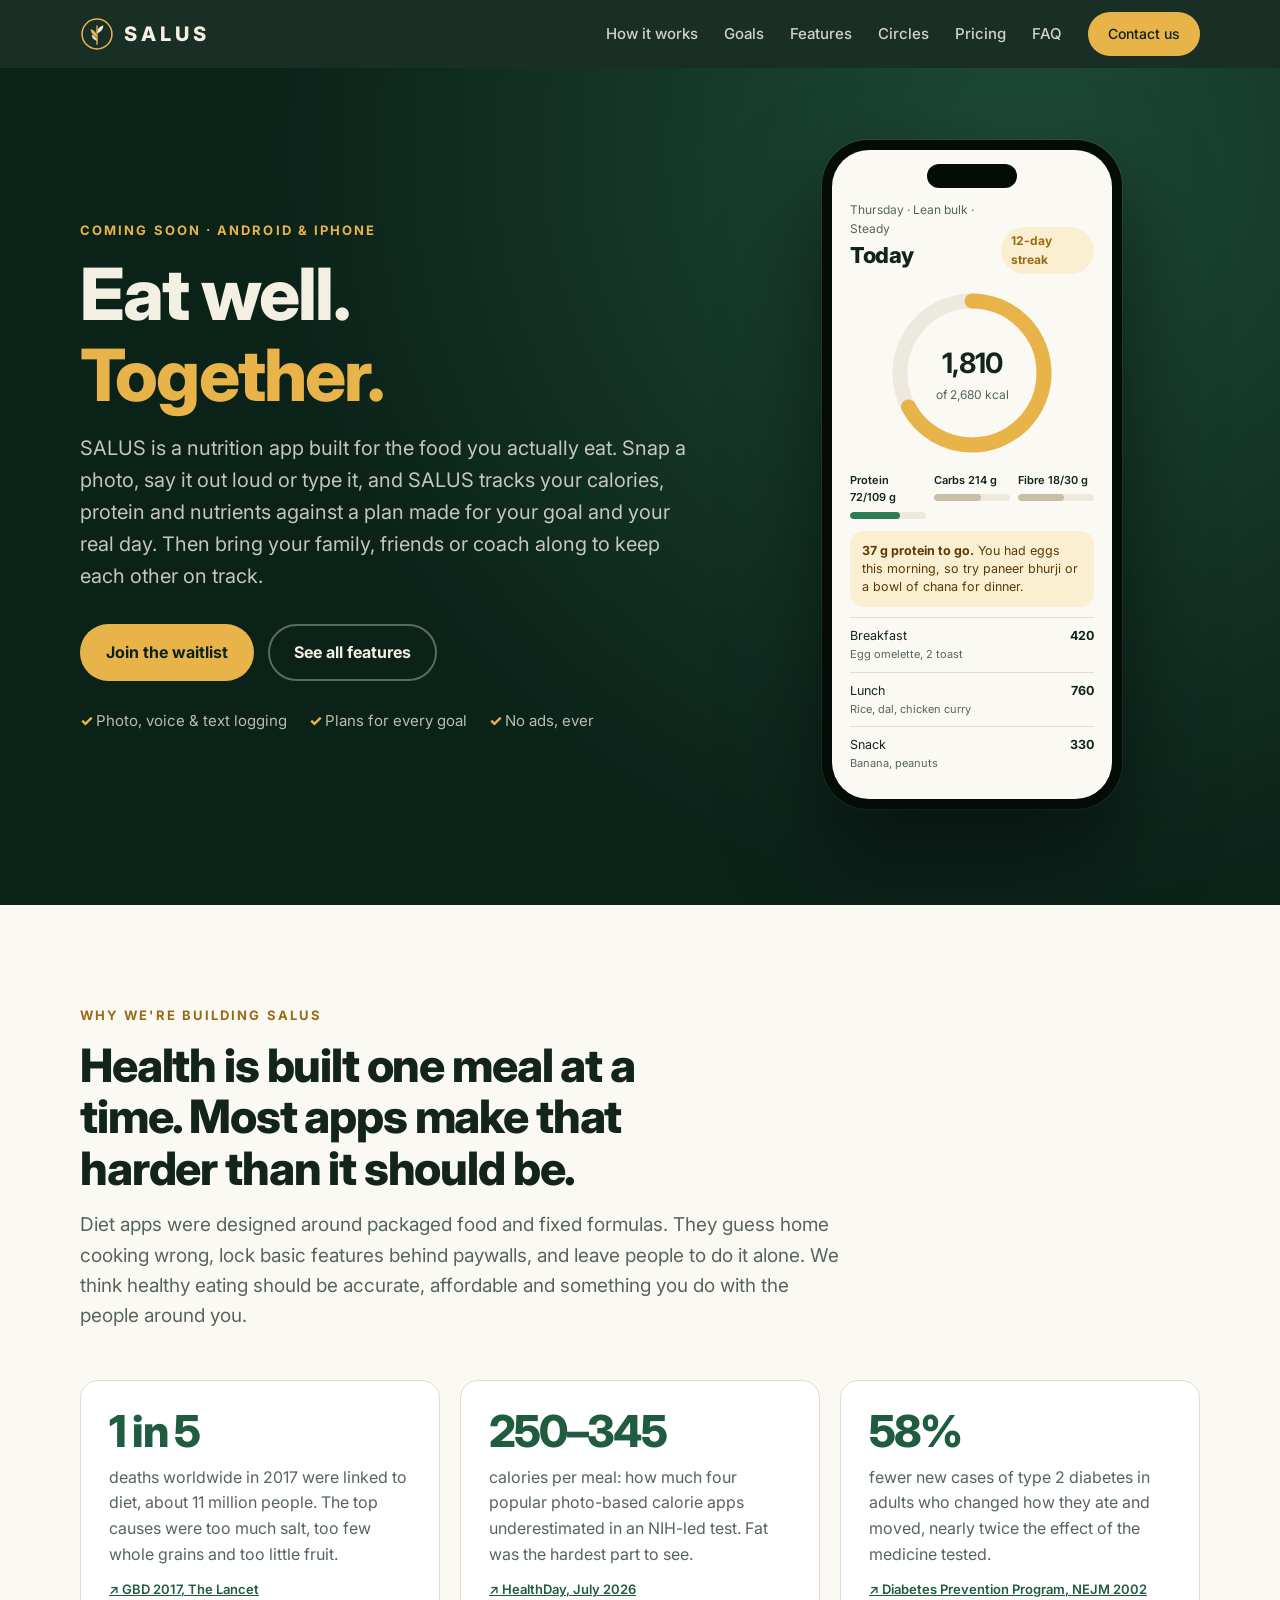
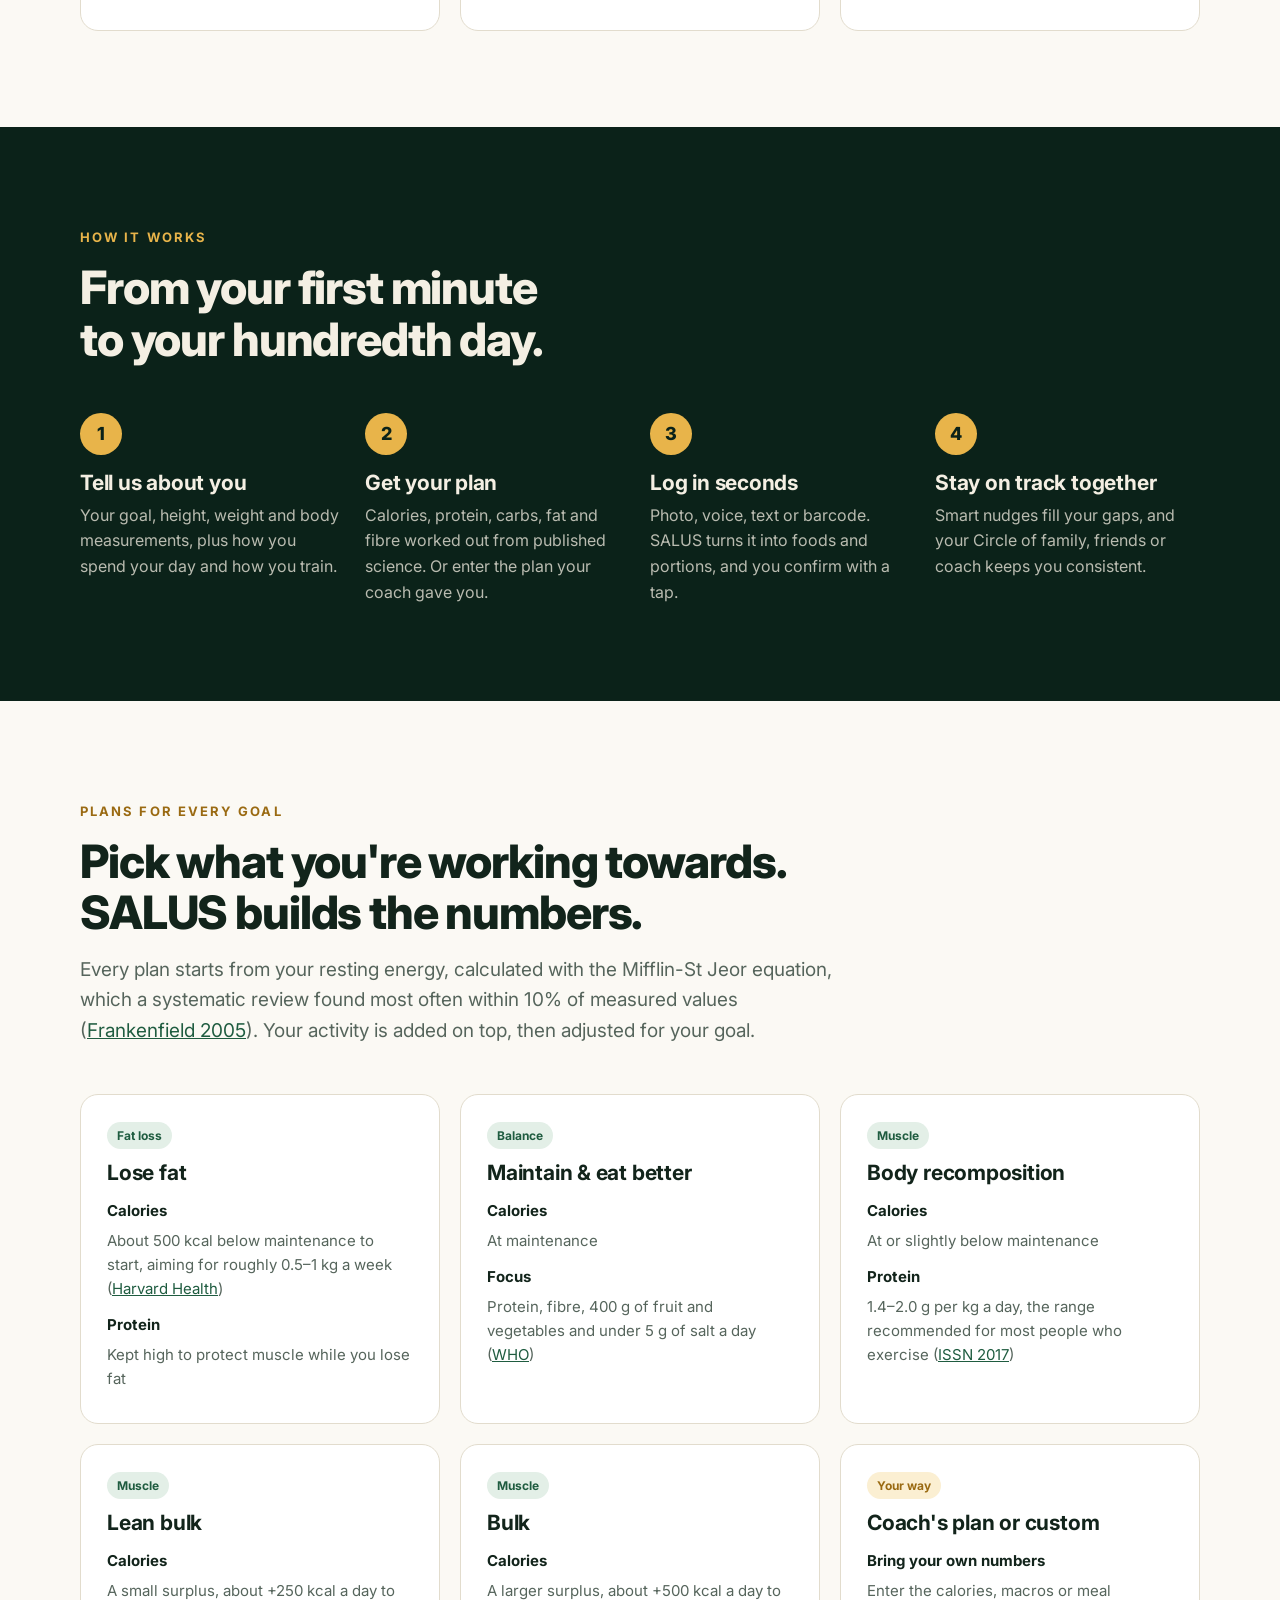
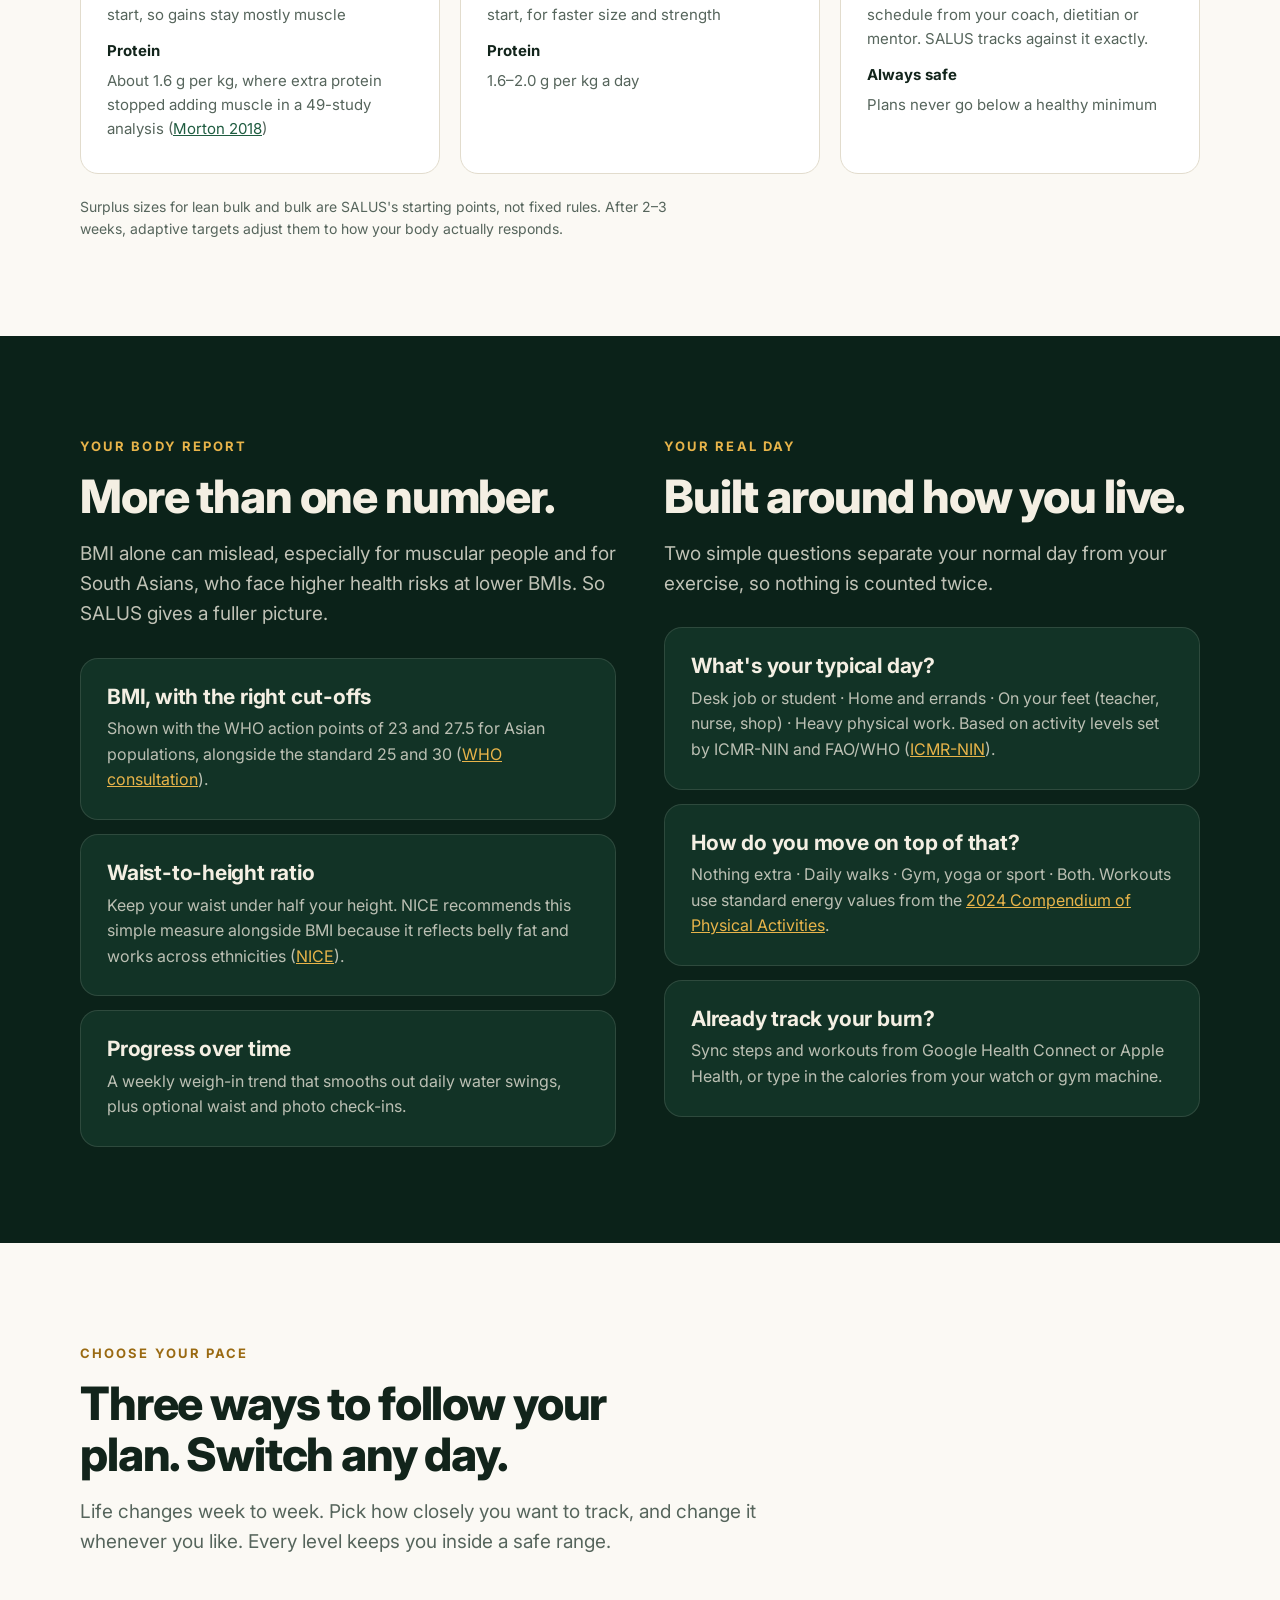
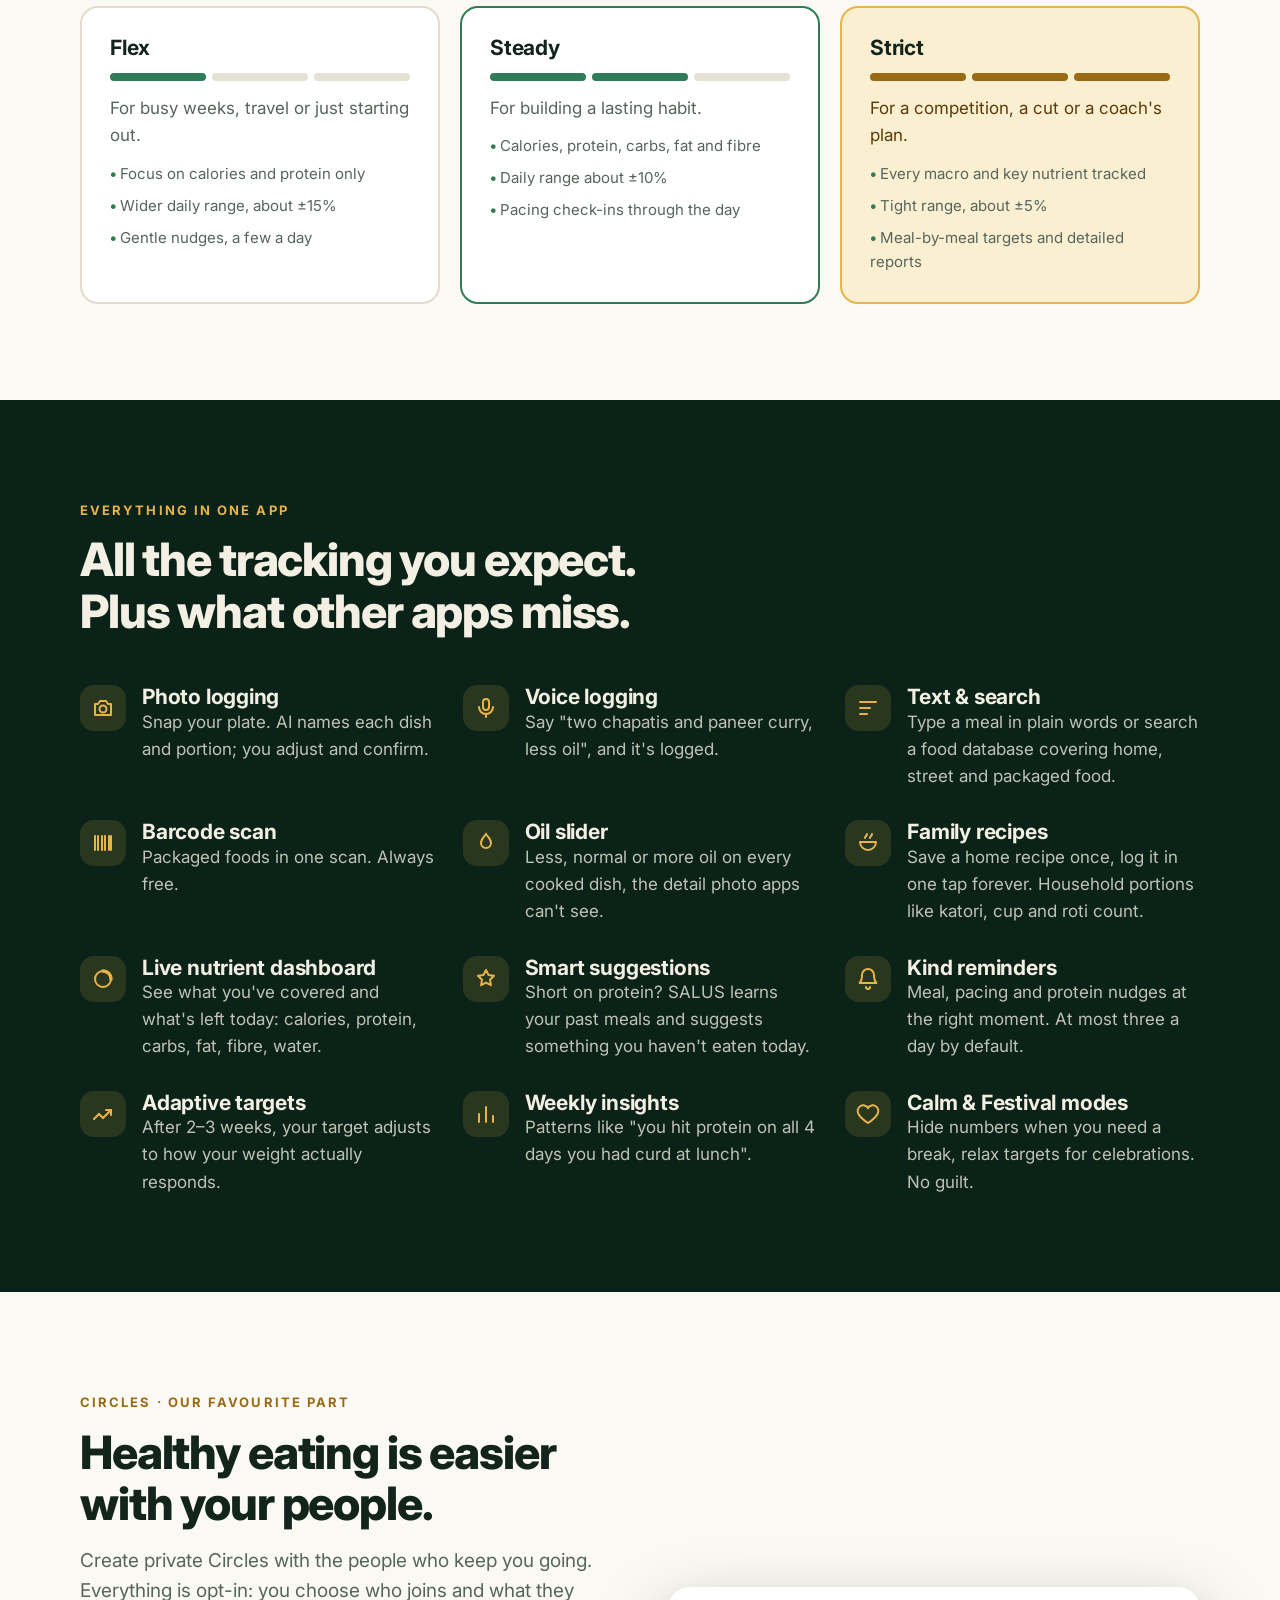
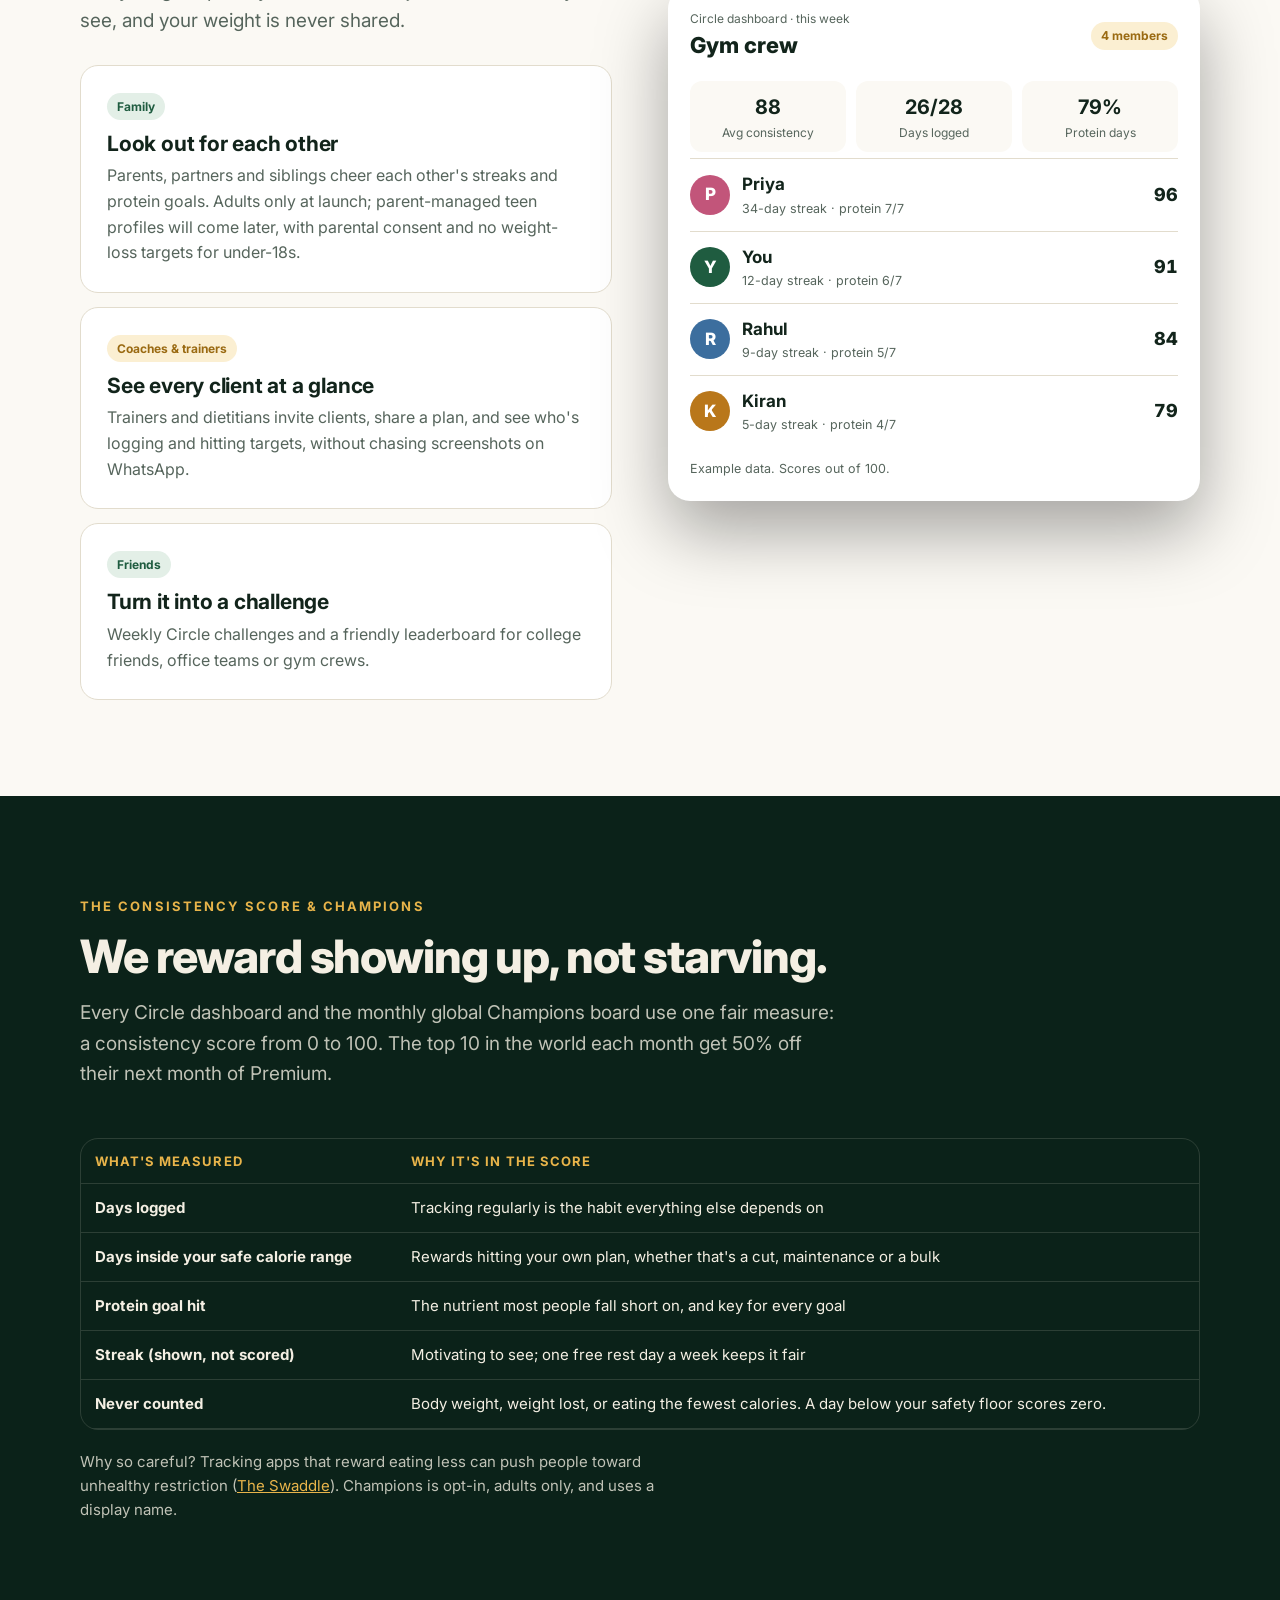
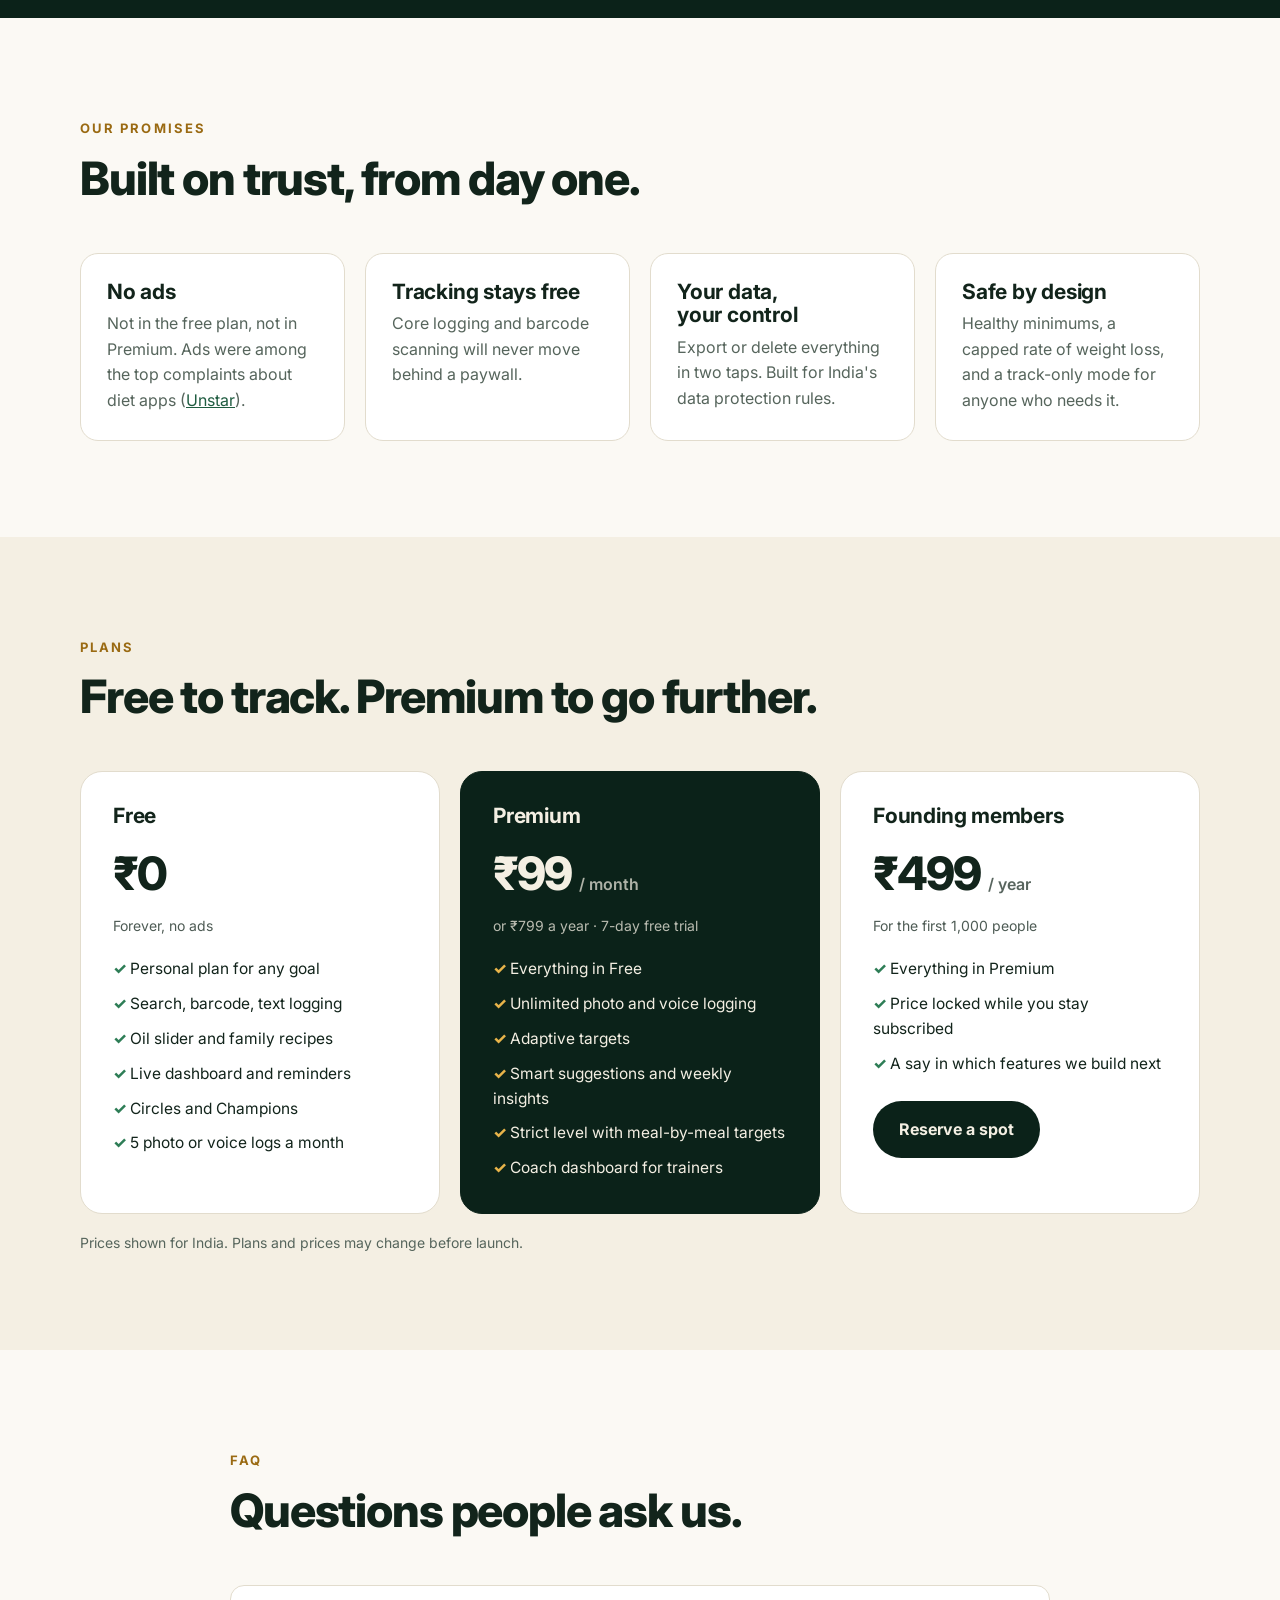
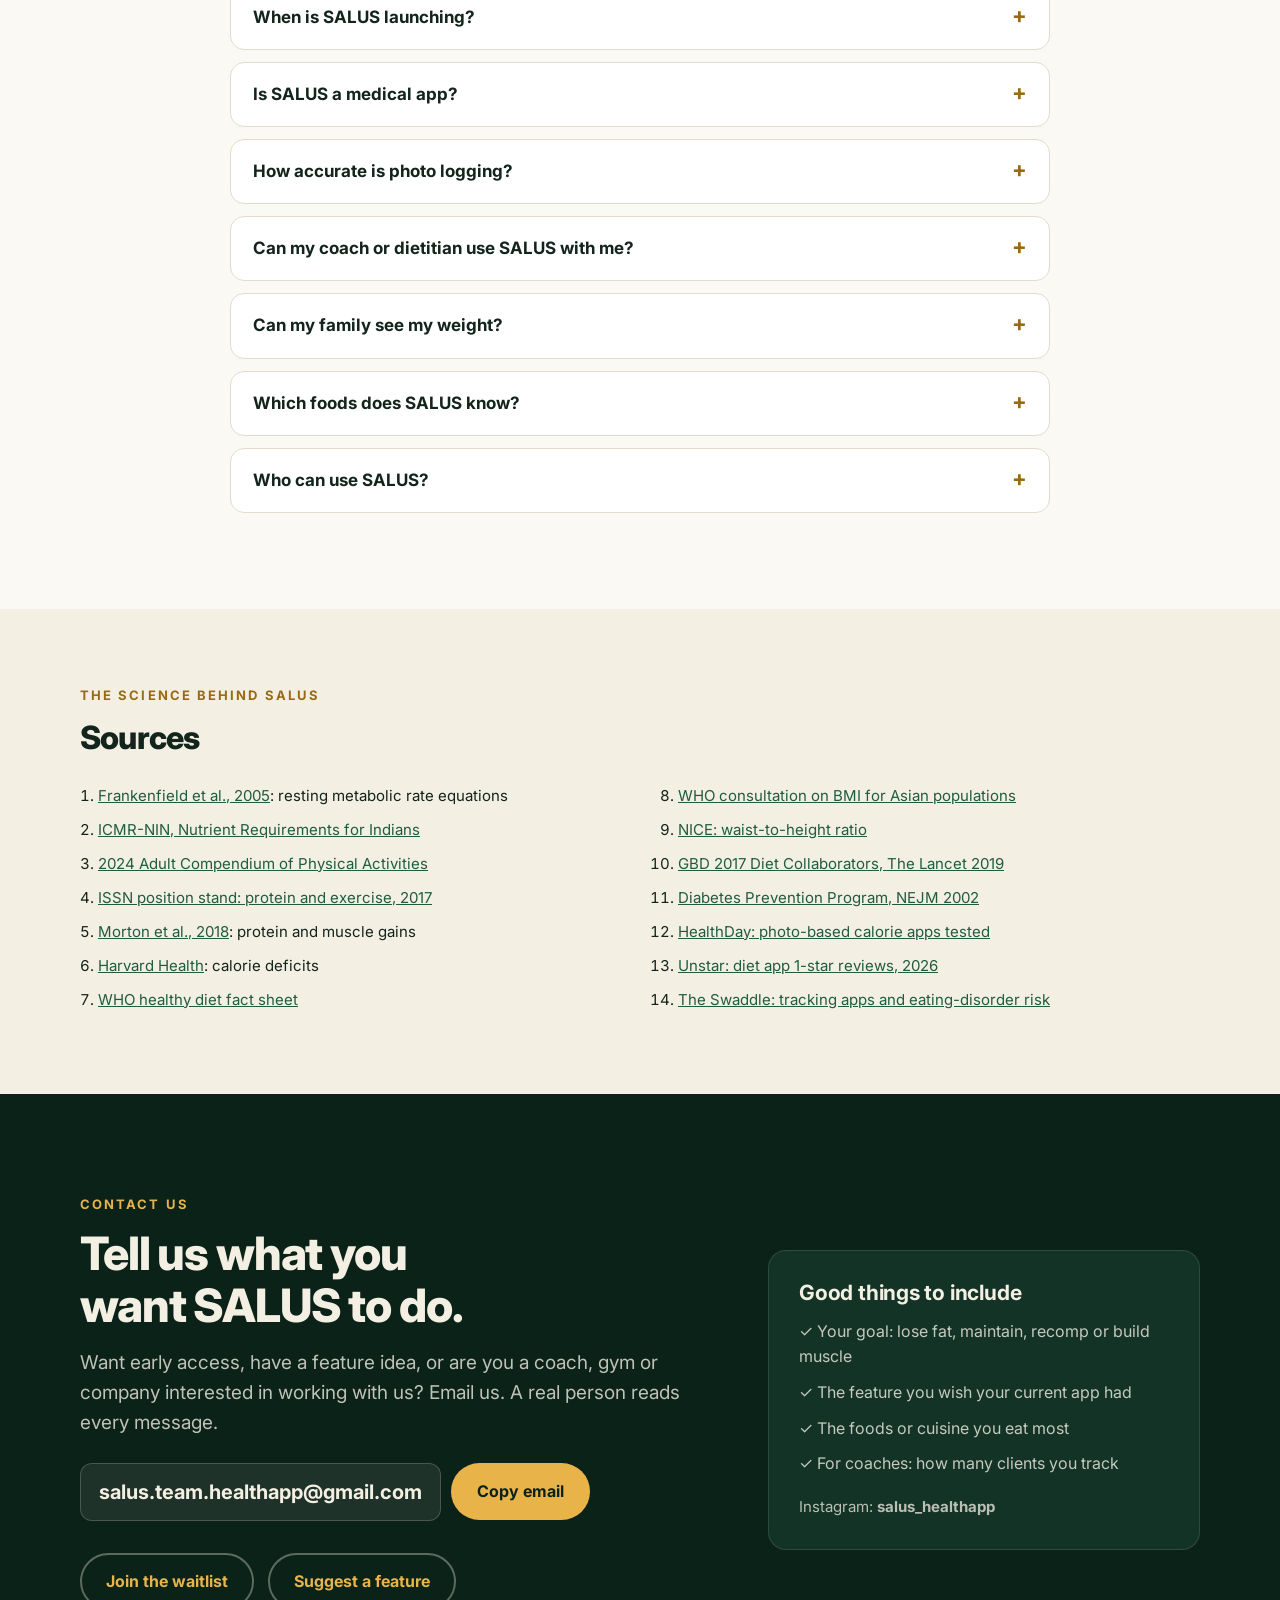
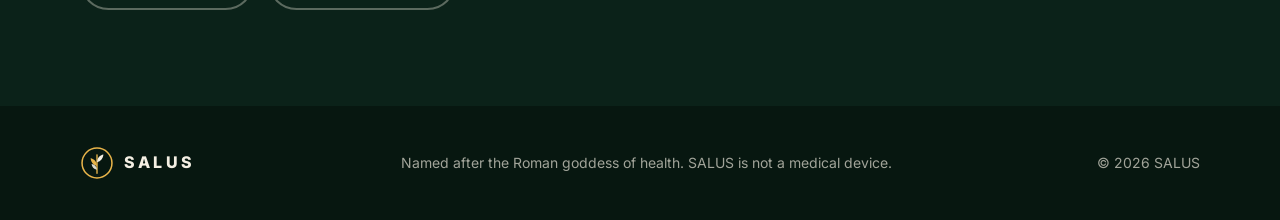
==== salus-website/index.html @ c8fc9702 "First version of SALUS website" ====
<!doctype html>
<html lang="en">
<head>
<meta charset="utf-8">
<meta name="viewport" content="width=device-width, initial-scale=1">
<title>SALUS · Eat well. Together.</title>
<meta name="description" content="SALUS is a nutrition app that tracks real food by photo, voice or text, builds a plan for your goal and daily routine, and lets family, friends and coaches keep each other on track.">
<meta property="og:title" content="SALUS · Eat well. Together.">
<meta property="og:description" content="Nutrition tracking for real food and real people. Coming soon to Android and iPhone.">
<meta property="og:image" content="assets/og-image.png">
<meta name="theme-color" content="#0B2219">
<link rel="icon" href="assets/favicon.svg" type="image/svg+xml">
<link rel="preconnect" href="https://fonts.googleapis.com">
<link rel="preconnect" href="https://fonts.gstatic.com" crossorigin>
<link href="https://fonts.googleapis.com/css2?family=Inter:wght@400;500;600;700;800&display=swap" rel="stylesheet">
<link rel="stylesheet" href="styles.css">
</head>
<body>

<header>
  <nav class="wrap nav" aria-label="Main">
    <a class="brand" href="#top"><img src="assets/logo.svg" alt="" width="34" height="34">SALUS</a>
    <button class="menu-btn" id="menuBtn" aria-label="Open menu" aria-expanded="false">☰</button>
    <ul id="menu">
      <li><a href="#how">How it works</a></li>
      <li><a href="#goals">Goals</a></li>
      <li><a href="#features">Features</a></li>
      <li><a href="#circles">Circles</a></li>
      <li><a href="#pricing">Pricing</a></li>
      <li><a href="#faq">FAQ</a></li>
      <li><a class="btn btn-gold" href="#contact">Contact us</a></li>
    </ul>
  </nav>
</header>

<main id="top">

<!-- HERO -->
<section class="hero">
  <div class="wrap hero-grid">
    <div>
      <span class="eyebrow" style="color:var(--gold)">Coming soon · Android &amp; iPhone</span>
      <h1>Eat well.<br><span>Together.</span></h1>
      <p class="lead">SALUS is a nutrition app built for the food you actually eat. Snap a photo, say it out loud or type it, and SALUS tracks your calories, protein and nutrients against a plan made for your goal and your real day. Then bring your family, friends or coach along to keep each other on track.</p>
      <div class="hero-cta">
        <a class="btn btn-gold" href="#contact">Join the waitlist</a>
        <a class="btn btn-ghost" href="#features">See all features</a>
      </div>
      <div class="hero-points"><span>Photo, voice &amp; text logging</span><span>Plans for every goal</span><span>No ads, ever</span></div>
    </div>

    <div class="phone" role="img" aria-label="SALUS app preview showing today's calories, protein and a smart suggestion">
      <div class="screen">
        <div class="notch"></div>
        <div style="display:flex;justify-content:space-between;align-items:flex-end">
          <div><div class="s-small">Thursday · Lean bulk · Steady</div><div class="s-title">Today</div></div>
          <span class="tag gold" style="margin:0">12-day streak</span>
        </div>
        <div class="ring-wrap">
          <svg viewBox="0 0 170 170" width="170" height="170"><circle cx="85" cy="85" r="72" fill="none" stroke="#EEE9DE" stroke-width="15"/><circle cx="85" cy="85" r="72" fill="none" stroke="#E8B44A" stroke-width="15" stroke-linecap="round" stroke-dasharray="452.4" stroke-dashoffset="149" transform="rotate(-90 85 85)"/></svg>
          <div class="ring-label"><b>1,810</b><span class="s-small">of 2,680 kcal</span></div>
        </div>
        <div class="macro">
          <div>Protein 72/109 g<div class="bar"><i style="width:66%;background:#2E7D56"></i></div></div>
          <div>Carbs 214 g<div class="bar"><i style="width:62%;background:#C9BFA9"></i></div></div>
          <div>Fibre 18/30 g<div class="bar"><i style="width:60%;background:#C9BFA9"></i></div></div>
        </div>
        <div class="nudge"><b>37 g protein to go.</b> You had eggs this morning, so try paneer bhurji or a bowl of chana for dinner.</div>
        <div style="margin-top:10px">
          <div class="meal"><span>Breakfast<em>Egg omelette, 2 toast</em></span><b>420</b></div>
          <div class="meal"><span>Lunch<em>Rice, dal, chicken curry</em></span><b>760</b></div>
          <div class="meal"><span>Snack<em>Banana, peanuts</em></span><b>330</b></div>
        </div>
      </div>
    </div>
  </div>
</section>

<!-- MISSION -->
<section id="why">
  <div class="wrap">
    <div class="section-head">
      <span class="eyebrow">Why we're building SALUS</span>
      <h2>Health is built one meal at a time. Most apps make that harder than it should be.</h2>
      <p class="lead">Diet apps were designed around packaged food and fixed formulas. They guess home cooking wrong, lock basic features behind paywalls, and leave people to do it alone. We think healthy eating should be accurate, affordable and something you do with the people around you.</p>
    </div>
    <div class="stats">
      <div class="stat"><b>1 in 5</b><p>deaths worldwide in 2017 were linked to diet, about 11 million people. The top causes were too much salt, too few whole grains and too little fruit.</p><a class="src" href="https://www.nutraingredients.com/Article/2019/04/05/Beyond-fat-and-sugar-Diets-low-in-whole-grains-fruit-and-nuts-associated-with-1-in-5-deaths" target="_blank" rel="noopener">GBD 2017, The Lancet</a></div>
      <div class="stat"><b>250–345</b><p>calories per meal: how much four popular photo-based calorie apps underestimated in an NIH-led test. Fat was the hardest part to see.</p><a class="src" href="https://www.healthday.com/health-news/nutrition/how-accurate-are-photo-based-calorie-apps-4-are-put-to-the-test" target="_blank" rel="noopener">HealthDay, July 2026</a></div>
      <div class="stat"><b>58%</b><p>fewer new cases of type 2 diabetes in adults who changed how they ate and moved, nearly twice the effect of the medicine tested.</p><a class="src" href="https://pubmed.ncbi.nlm.nih.gov/11832527/" target="_blank" rel="noopener">Diabetes Prevention Program, NEJM 2002</a></div>
    </div>
  </div>
</section>

<!-- HOW IT WORKS -->
<section id="how" class="dark">
  <div class="wrap">
    <div class="section-head">
      <span class="eyebrow">How it works</span>
      <h2>From your first minute to your hundredth day.</h2>
    </div>
    <div class="steps">
      <div class="step"><h3>Tell us about you</h3><p>Your goal, height, weight and body measurements, plus how you spend your day and how you train.</p></div>
      <div class="step"><h3>Get your plan</h3><p>Calories, protein, carbs, fat and fibre worked out from published science. Or enter the plan your coach gave you.</p></div>
      <div class="step"><h3>Log in seconds</h3><p>Photo, voice, text or barcode. SALUS turns it into foods and portions, and you confirm with a tap.</p></div>
      <div class="step"><h3>Stay on track together</h3><p>Smart nudges fill your gaps, and your Circle of family, friends or coach keeps you consistent.</p></div>
    </div>
  </div>
</section>

<!-- GOALS -->
<section id="goals">
  <div class="wrap">
    <div class="section-head">
      <span class="eyebrow">Plans for every goal</span>
      <h2>Pick what you're working towards. SALUS builds the numbers.</h2>
      <p class="lead">Every plan starts from your resting energy, calculated with the Mifflin-St Jeor equation, which a systematic review found most often within 10% of measured values (<a href="https://pure.psu.edu/en/publications/comparison-of-predictive-equations-for-resting-metabolic-rate-in-/" target="_blank" rel="noopener">Frankenfield 2005</a>). Your activity is added on top, then adjusted for your goal.</p>
    </div>
    <div class="grid g3">
      <article class="card goal"><span class="tag">Fat loss</span><h3>Lose fat</h3><dl><dt>Calories</dt><dd>About 500 kcal below maintenance to start, aiming for roughly 0.5–1 kg a week (<a href="https://www.health.harvard.edu/weight-loss/calorie-deficit-explained-is-it-a-safe-sustainable-approach-to-weight-loss" target="_blank" rel="noopener">Harvard Health</a>)</dd><dt>Protein</dt><dd>Kept high to protect muscle while you lose fat</dd></dl></article>
      <article class="card goal"><span class="tag">Balance</span><h3>Maintain &amp; eat better</h3><dl><dt>Calories</dt><dd>At maintenance</dd><dt>Focus</dt><dd>Protein, fibre, 400 g of fruit and vegetables and under 5 g of salt a day (<a href="https://www.who.int/news-room/fact-sheets/detail/healthy-diet" target="_blank" rel="noopener">WHO</a>)</dd></dl></article>
      <article class="card goal"><span class="tag">Muscle</span><h3>Body recomposition</h3><dl><dt>Calories</dt><dd>At or slightly below maintenance</dd><dt>Protein</dt><dd>1.4–2.0 g per kg a day, the range recommended for most people who exercise (<a href="https://pubmed.ncbi.nlm.nih.gov/28642676/" target="_blank" rel="noopener">ISSN 2017</a>)</dd></dl></article>
      <article class="card goal"><span class="tag">Muscle</span><h3>Lean bulk</h3><dl><dt>Calories</dt><dd>A small surplus, about +250 kcal a day to start, so gains stay mostly muscle</dd><dt>Protein</dt><dd>About 1.6 g per kg, where extra protein stopped adding muscle in a 49-study analysis (<a href="https://www.news-medical.net/news/20180208/Dietary-protein-supplements-provide-muscle-mass-and-strength-gains-for-weight-lifters.aspx" target="_blank" rel="noopener">Morton 2018</a>)</dd></dl></article>
      <article class="card goal"><span class="tag">Muscle</span><h3>Bulk</h3><dl><dt>Calories</dt><dd>A larger surplus, about +500 kcal a day to start, for faster size and strength</dd><dt>Protein</dt><dd>1.6–2.0 g per kg a day</dd></dl></article>
      <article class="card goal"><span class="tag gold">Your way</span><h3>Coach's plan or custom</h3><dl><dt>Bring your own numbers</dt><dd>Enter the calories, macros or meal schedule from your coach, dietitian or mentor. SALUS tracks against it exactly.</dd><dt>Always safe</dt><dd>Plans never go below a healthy minimum</dd></dl></article>
    </div>
    <p style="margin-top:22px;font-size:14px;color:var(--muted)">Surplus sizes for lean bulk and bulk are SALUS's starting points, not fixed rules. After 2–3 weeks, adaptive targets adjust them to how your body actually responds.</p>
  </div>
</section>

<!-- BODY + DAY -->
<section class="dark" id="you">
  <div class="wrap">
    <div class="grid g2" style="gap:48px">
      <div>
        <span class="eyebrow">Your body report</span>
        <h2>More than one number.</h2>
        <p class="lead">BMI alone can mislead, especially for muscular people and for South Asians, who face higher health risks at lower BMIs. So SALUS gives a fuller picture.</p>
        <div class="grid" style="margin-top:28px;gap:14px">
          <div class="card"><h3>BMI, with the right cut-offs</h3><p>Shown with the WHO action points of 23 and 27.5 for Asian populations, alongside the standard 25 and 30 (<a href="https://www.eurekalert.org/news-releases/536574" target="_blank" rel="noopener">WHO consultation</a>).</p></div>
          <div class="card"><h3>Waist-to-height ratio</h3><p>Keep your waist under half your height. NICE recommends this simple measure alongside BMI because it reflects belly fat and works across ethnicities (<a href="https://nice.org.uk/news/articles/keep-the-size-of-your-waist-to-less-than-half-of-your-height-nice--recommends" target="_blank" rel="noopener">NICE</a>).</p></div>
          <div class="card"><h3>Progress over time</h3><p>A weekly weigh-in trend that smooths out daily water swings, plus optional waist and photo check-ins.</p></div>
        </div>
      </div>
      <div>
        <span class="eyebrow">Your real day</span>
        <h2>Built around how you live.</h2>
        <p class="lead">Two simple questions separate your normal day from your exercise, so nothing is counted twice.</p>
        <div class="grid" style="margin-top:28px;gap:14px">
          <div class="card"><h3>What's your typical day?</h3><p>Desk job or student · Home and errands · On your feet (teacher, nurse, shop) · Heavy physical work. Based on activity levels set by ICMR-NIN and FAO/WHO (<a href="https://www.nin.res.in/rdabook/brief_note.pdf" target="_blank" rel="noopener">ICMR-NIN</a>).</p></div>
          <div class="card"><h3>How do you move on top of that?</h3><p>Nothing extra · Daily walks · Gym, yoga or sport · Both. Workouts use standard energy values from the <a href="https://pacompendium.com/wp-content/uploads/2025/02/4_2024_adult-compendium-tracking-guide-1-2024.pdf" target="_blank" rel="noopener">2024 Compendium of Physical Activities</a>.</p></div>
          <div class="card"><h3>Already track your burn?</h3><p>Sync steps and workouts from Google Health Connect or Apple Health, or type in the calories from your watch or gym machine.</p></div>
        </div>
      </div>
    </div>
  </div>
</section>

<!-- LEVELS -->
<section id="levels">
  <div class="wrap">
    <div class="section-head">
      <span class="eyebrow">Choose your pace</span>
      <h2>Three ways to follow your plan. Switch any day.</h2>
      <p class="lead">Life changes week to week. Pick how closely you want to track, and change it whenever you like. Every level keeps you inside a safe range.</p>
    </div>
    <div class="levels">
      <div class="level"><h3>Flex</h3><div class="meter"><i class="on"></i><i></i><i></i></div><p style="color:var(--muted)">For busy weeks, travel or just starting out.</p><ul><li>Focus on calories and protein only</li><li>Wider daily range, about ±15%</li><li>Gentle nudges, a few a day</li></ul></div>
      <div class="level mid"><h3>Steady</h3><div class="meter"><i class="on"></i><i class="on"></i><i></i></div><p style="color:var(--muted)">For building a lasting habit.</p><ul><li>Calories, protein, carbs, fat and fibre</li><li>Daily range about ±10%</li><li>Pacing check-ins through the day</li></ul></div>
      <div class="level top"><h3>Strict</h3><div class="meter"><i class="on"></i><i class="on"></i><i class="on"></i></div><p style="color:#5A3A06">For a competition, a cut or a coach's plan.</p><ul><li>Every macro and key nutrient tracked</li><li>Tight range, about ±5%</li><li>Meal-by-meal targets and detailed reports</li></ul></div>
    </div>
  </div>
</section>

<!-- FEATURES -->
<section id="features" class="dark">
  <div class="wrap">
    <div class="section-head">
      <span class="eyebrow">Everything in one app</span>
      <h2>All the tracking you expect. Plus what other apps miss.</h2>
    </div>
    <div class="grid g3" style="gap:30px 28px">
      <div class="feat"><span class="ico"><svg viewBox="0 0 24 24" fill="none" stroke="#E8B44A" stroke-width="2" stroke-linecap="round" stroke-linejoin="round"><path d="M4 8h3l2-3h6l2 3h3v11H4z"/><circle cx="12" cy="13" r="3.5"/></svg></span><div><h3>Photo logging</h3><p>Snap your plate. AI names each dish and portion; you adjust and confirm.</p></div></div>
      <div class="feat"><span class="ico"><svg viewBox="0 0 24 24" fill="none" stroke="#E8B44A" stroke-width="2" stroke-linecap="round"><rect x="9" y="3" width="6" height="11" rx="3"/><path d="M5 11a7 7 0 0 0 14 0M12 18v3"/></svg></span><div><h3>Voice logging</h3><p>Say "two chapatis and paneer curry, less oil", and it's logged.</p></div></div>
      <div class="feat"><span class="ico"><svg viewBox="0 0 24 24" fill="none" stroke="#E8B44A" stroke-width="2" stroke-linecap="round"><path d="M4 6h16M4 12h10M4 18h7"/></svg></span><div><h3>Text &amp; search</h3><p>Type a meal in plain words or search a food database covering home, street and packaged food.</p></div></div>
      <div class="feat"><span class="ico"><svg viewBox="0 0 24 24" fill="none" stroke="#E8B44A" stroke-width="2" stroke-linecap="round"><path d="M4 5v14M7 5v14M11 5v14M14 5v14M18 5v14M20 5v14"/></svg></span><div><h3>Barcode scan</h3><p>Packaged foods in one scan. Always free.</p></div></div>
      <div class="feat"><span class="ico"><svg viewBox="0 0 24 24" fill="none" stroke="#E8B44A" stroke-width="2" stroke-linecap="round"><path d="M12 3c2 3 5 5 5 9a5 5 0 0 1-10 0c0-4 3-6 5-9z"/></svg></span><div><h3>Oil slider</h3><p>Less, normal or more oil on every cooked dish, the detail photo apps can't see.</p></div></div>
      <div class="feat"><span class="ico"><svg viewBox="0 0 24 24" fill="none" stroke="#E8B44A" stroke-width="2" stroke-linecap="round" stroke-linejoin="round"><path d="M4 11h16a8 8 0 0 1-16 0z"/><path d="M9 7c0-2 2-2 2-4M14 7c0-2 2-2 2-4"/></svg></span><div><h3>Family recipes</h3><p>Save a home recipe once, log it in one tap forever. Household portions like katori, cup and roti count.</p></div></div>
      <div class="feat"><span class="ico"><svg viewBox="0 0 24 24" fill="none" stroke="#E8B44A" stroke-width="2"><circle cx="12" cy="12" r="8"/><path d="M12 4a8 8 0 0 1 8 8" stroke-width="3.5" stroke-linecap="round"/></svg></span><div><h3>Live nutrient dashboard</h3><p>See what you've covered and what's left today: calories, protein, carbs, fat, fibre, water.</p></div></div>
      <div class="feat"><span class="ico"><svg viewBox="0 0 24 24" fill="none" stroke="#E8B44A" stroke-width="2" stroke-linecap="round" stroke-linejoin="round"><path d="M12 3l2.5 5 5.5.8-4 3.9.9 5.5L12 15.6 7.1 18.2l.9-5.5-4-3.9 5.5-.8z"/></svg></span><div><h3>Smart suggestions</h3><p>Short on protein? SALUS learns your past meals and suggests something you haven't eaten today.</p></div></div>
      <div class="feat"><span class="ico"><svg viewBox="0 0 24 24" fill="none" stroke="#E8B44A" stroke-width="2" stroke-linecap="round"><path d="M6 8a6 6 0 0 1 12 0c0 7 3 8 3 8H3s3-1 3-8M10 20a2 2 0 0 0 4 0"/></svg></span><div><h3>Kind reminders</h3><p>Meal, pacing and protein nudges at the right moment. At most three a day by default.</p></div></div>
      <div class="feat"><span class="ico"><svg viewBox="0 0 24 24" fill="none" stroke="#E8B44A" stroke-width="2" stroke-linecap="round"><path d="M3 17l5-5 4 4 8-8M15 8h5v5"/></svg></span><div><h3>Adaptive targets</h3><p>After 2–3 weeks, your target adjusts to how your weight actually responds.</p></div></div>
      <div class="feat"><span class="ico"><svg viewBox="0 0 24 24" fill="none" stroke="#E8B44A" stroke-width="2" stroke-linecap="round"><path d="M5 20V12M12 20V5M19 20v-6"/></svg></span><div><h3>Weekly insights</h3><p>Patterns like "you hit protein on all 4 days you had curd at lunch".</p></div></div>
      <div class="feat"><span class="ico"><svg viewBox="0 0 24 24" fill="none" stroke="#E8B44A" stroke-width="2" stroke-linecap="round"><path d="M12 21s-7-4.5-9.5-9A5.5 5.5 0 0 1 12 6a5.5 5.5 0 0 1 9.5 6C19 16.5 12 21 12 21z"/></svg></span><div><h3>Calm &amp; Festival modes</h3><p>Hide numbers when you need a break, relax targets for celebrations. No guilt.</p></div></div>
    </div>
  </div>
</section>

<!-- CIRCLES -->
<section id="circles">
  <div class="wrap">
    <div class="grid g2" style="gap:56px;align-items:center">
      <div>
        <span class="eyebrow">Circles · our favourite part</span>
        <h2>Healthy eating is easier with your people.</h2>
        <p class="lead">Create private Circles with the people who keep you going. Everything is opt-in: you choose who joins and what they see, and your weight is never shared.</p>
        <div class="grid" style="margin-top:28px;gap:14px">
          <div class="card"><span class="tag">Family</span><h3>Look out for each other</h3><p>Parents, partners and siblings cheer each other's streaks and protein goals. Adults only at launch; parent-managed teen profiles will come later, with parental consent and no weight-loss targets for under-18s.</p></div>
          <div class="card"><span class="tag gold">Coaches &amp; trainers</span><h3>See every client at a glance</h3><p>Trainers and dietitians invite clients, share a plan, and see who's logging and hitting targets, without chasing screenshots on WhatsApp.</p></div>
          <div class="card"><span class="tag">Friends</span><h3>Turn it into a challenge</h3><p>Weekly Circle challenges and a friendly leaderboard for college friends, office teams or gym crews.</p></div>
        </div>
      </div>
      <div class="circle-dash" role="img" aria-label="Example Circle dashboard showing consistency scores, streaks and protein hit rates">
        <div style="display:flex;justify-content:space-between;align-items:center"><div><div class="s-small">Circle dashboard · this week</div><div style="font-size:22px;font-weight:800">Gym crew</div></div><span class="tag gold" style="margin:0">4 members</span></div>
        <div style="display:grid;grid-template-columns:repeat(3,1fr);gap:10px;margin:18px 0 6px;font-size:12px;color:var(--muted);text-align:center">
          <div style="background:var(--paper);border-radius:12px;padding:10px"><b style="display:block;font-size:20px;color:var(--ink)">88</b>Avg consistency</div>
          <div style="background:var(--paper);border-radius:12px;padding:10px"><b style="display:block;font-size:20px;color:var(--ink)">26/28</b>Days logged</div>
          <div style="background:var(--paper);border-radius:12px;padding:10px"><b style="display:block;font-size:20px;color:var(--ink)">79%</b>Protein days</div>
        </div>
        <div class="member"><span class="av" style="background:#C2557A">P</span><div><b>Priya</b><small>34-day streak · protein 7/7</small></div><span class="score">96</span></div>
        <div class="member"><span class="av" style="background:#1F5C40">Y</span><div><b>You</b><small>12-day streak · protein 6/7</small></div><span class="score">91</span></div>
        <div class="member"><span class="av" style="background:#3C6E9E">R</span><div><b>Rahul</b><small>9-day streak · protein 5/7</small></div><span class="score">84</span></div>
        <div class="member"><span class="av" style="background:#B9771A">K</span><div><b>Kiran</b><small>5-day streak · protein 4/7</small></div><span class="score">79</span></div>
        <p style="font-size:12.5px;color:var(--muted);margin-top:12px">Example data. Scores out of 100.</p>
      </div>
    </div>
  </div>
</section>

<!-- CONSISTENCY SCORE -->
<section class="dark" id="champions">
  <div class="wrap">
    <div class="section-head">
      <span class="eyebrow">The consistency score &amp; Champions</span>
      <h2>We reward showing up, not starving.</h2>
      <p class="lead">Every Circle dashboard and the monthly global Champions board use one fair measure: a consistency score from 0 to 100. The top 10 in the world each month get 50% off their next month of Premium.</p>
    </div>
    <div class="table-wrap">
      <table>
        <thead><tr><th>What's measured</th><th>Why it's in the score</th></tr></thead>
        <tbody>
          <tr><td><b>Days logged</b></td><td>Tracking regularly is the habit everything else depends on</td></tr>
          <tr><td><b>Days inside your safe calorie range</b></td><td>Rewards hitting your own plan, whether that's a cut, maintenance or a bulk</td></tr>
          <tr><td><b>Protein goal hit</b></td><td>The nutrient most people fall short on, and key for every goal</td></tr>
          <tr><td><b>Streak (shown, not scored)</b></td><td>Motivating to see; one free rest day a week keeps it fair</td></tr>
          <tr><td><b>Never counted</b></td><td>Body weight, weight lost, or eating the fewest calories. A day below your safety floor scores zero.</td></tr>
        </tbody>
      </table>
    </div>
    <p style="margin-top:20px;font-size:15px">Why so careful? Tracking apps that reward eating less can push people toward unhealthy restriction (<a href="https://www.theswaddle.com/health-tracking-apps-provide-a-worrying-pipeline-to-eating-disorders-better-tech-design-can-fix-that" target="_blank" rel="noopener">The Swaddle</a>). Champions is opt-in, adults only, and uses a display name.</p>
  </div>
</section>

<!-- TRUST -->
<section id="trust">
  <div class="wrap">
    <div class="section-head">
      <span class="eyebrow">Our promises</span>
      <h2>Built on trust, from day one.</h2>
    </div>
    <div class="grid g4">
      <div class="card"><h3>No ads</h3><p>Not in the free plan, not in Premium. Ads were among the top complaints about diet apps (<a href="https://unstar.app/blog/calorie-tracking-apps-ranked-1-star-reviews-2026" target="_blank" rel="noopener">Unstar</a>).</p></div>
      <div class="card"><h3>Tracking stays free</h3><p>Core logging and barcode scanning will never move behind a paywall.</p></div>
      <div class="card"><h3>Your data, your control</h3><p>Export or delete everything in two taps. Built for India's data protection rules.</p></div>
      <div class="card"><h3>Safe by design</h3><p>Healthy minimums, a capped rate of weight loss, and a track-only mode for anyone who needs it.</p></div>
    </div>
  </div>
</section>

<!-- PRICING -->
<section id="pricing" style="background:var(--cream)">
  <div class="wrap">
    <div class="section-head">
      <span class="eyebrow">Plans</span>
      <h2>Free to track. Premium to go further.</h2>
    </div>
    <div class="grid g3">
      <div class="price"><h3>Free</h3><div class="amt">₹0</div><p class="note">Forever, no ads</p><ul><li>Personal plan for any goal</li><li>Search, barcode, text logging</li><li>Oil slider and family recipes</li><li>Live dashboard and reminders</li><li>Circles and Champions</li><li>5 photo or voice logs a month</li></ul></div>
      <div class="price hot"><h3>Premium</h3><div class="amt">₹99 <small>/ month</small></div><p class="note">or ₹799 a year · 7-day free trial</p><ul><li>Everything in Free</li><li>Unlimited photo and voice logging</li><li>Adaptive targets</li><li>Smart suggestions and weekly insights</li><li>Strict level with meal-by-meal targets</li><li>Coach dashboard for trainers</li></ul></div>
      <div class="price"><h3>Founding members</h3><div class="amt">₹499 <small>/ year</small></div><p class="note">For the first 1,000 people</p><ul><li>Everything in Premium</li><li>Price locked while you stay subscribed</li><li>A say in which features we build next</li></ul><a class="btn btn-dark" href="#contact" style="margin-top:auto;align-self:flex-start;margin-top:24px">Reserve a spot</a></div>
    </div>
    <p style="margin-top:18px;font-size:14px;color:var(--muted)">Prices shown for India. Plans and prices may change before launch.</p>
  </div>
</section>

<!-- FAQ -->
<section id="faq">
  <div class="wrap" style="max-width:860px">
    <div class="section-head"><span class="eyebrow">FAQ</span><h2>Questions people ask us.</h2></div>
    <details><summary>When is SALUS launching?</summary><p>Soon, on Android first and then iPhone. Join the waitlist and you'll hear first.</p></details>
    <details><summary>Is SALUS a medical app?</summary><p>No. SALUS is a nutrition and habit tracker, not a medical device, and it doesn't diagnose or treat any condition. If you have a health condition, are pregnant or breastfeeding, plan your goals with your doctor. SALUS offers a track-only mode for this.</p></details>
    <details><summary>How accurate is photo logging?</summary><p>AI photo estimates can miss hidden oil and portions, which is why SALUS always lets you adjust portions and oil before saving, and uses its own food database for the final numbers.</p></details>
    <details><summary>Can my coach or dietitian use SALUS with me?</summary><p>Yes. Enter your coach's plan as a custom plan, or invite them to a Circle where they can see your logging and consistency.</p></details>
    <details><summary>Can my family see my weight?</summary><p>Never. Circles show streaks, consistency and goal hits only, and you can hide your activity or leave a Circle at any time.</p></details>
    <details><summary>Which foods does SALUS know?</summary><p>Home-cooked, street, restaurant and packaged food, starting with Indian cuisines and growing worldwide. You can also add your own foods and family recipes.</p></details>
    <details><summary>Who can use SALUS?</summary><p>Adults 18 and over at launch.</p></details>
  </div>
</section>

<!-- SOURCES -->
<section id="sources" style="background:var(--cream);padding:72px 0">
  <div class="wrap">
    <div class="section-head" style="margin-bottom:28px"><span class="eyebrow">The science behind SALUS</span><h2 style="font-size:32px">Sources</h2></div>
    <ol class="sources">
      <li><a href="https://pure.psu.edu/en/publications/comparison-of-predictive-equations-for-resting-metabolic-rate-in-/" target="_blank" rel="noopener">Frankenfield et al., 2005</a>: resting metabolic rate equations</li>
      <li><a href="https://www.nin.res.in/rdabook/brief_note.pdf" target="_blank" rel="noopener">ICMR-NIN, Nutrient Requirements for Indians</a></li>
      <li><a href="https://pacompendium.com/wp-content/uploads/2025/02/4_2024_adult-compendium-tracking-guide-1-2024.pdf" target="_blank" rel="noopener">2024 Adult Compendium of Physical Activities</a></li>
      <li><a href="https://pubmed.ncbi.nlm.nih.gov/28642676/" target="_blank" rel="noopener">ISSN position stand: protein and exercise, 2017</a></li>
      <li><a href="https://www.news-medical.net/news/20180208/Dietary-protein-supplements-provide-muscle-mass-and-strength-gains-for-weight-lifters.aspx" target="_blank" rel="noopener">Morton et al., 2018</a>: protein and muscle gains</li>
      <li><a href="https://www.health.harvard.edu/weight-loss/calorie-deficit-explained-is-it-a-safe-sustainable-approach-to-weight-loss" target="_blank" rel="noopener">Harvard Health</a>: calorie deficits</li>
      <li><a href="https://www.who.int/news-room/fact-sheets/detail/healthy-diet" target="_blank" rel="noopener">WHO healthy diet fact sheet</a></li>
      <li><a href="https://www.eurekalert.org/news-releases/536574" target="_blank" rel="noopener">WHO consultation on BMI for Asian populations</a></li>
      <li><a href="https://nice.org.uk/news/articles/keep-the-size-of-your-waist-to-less-than-half-of-your-height-nice--recommends" target="_blank" rel="noopener">NICE: waist-to-height ratio</a></li>
      <li><a href="https://www.nutraingredients.com/Article/2019/04/05/Beyond-fat-and-sugar-Diets-low-in-whole-grains-fruit-and-nuts-associated-with-1-in-5-deaths" target="_blank" rel="noopener">GBD 2017 Diet Collaborators, The Lancet 2019</a></li>
      <li><a href="https://pubmed.ncbi.nlm.nih.gov/11832527/" target="_blank" rel="noopener">Diabetes Prevention Program, NEJM 2002</a></li>
      <li><a href="https://www.healthday.com/health-news/nutrition/how-accurate-are-photo-based-calorie-apps-4-are-put-to-the-test" target="_blank" rel="noopener">HealthDay: photo-based calorie apps tested</a></li>
      <li><a href="https://unstar.app/blog/calorie-tracking-apps-ranked-1-star-reviews-2026" target="_blank" rel="noopener">Unstar: diet app 1-star reviews, 2026</a></li>
      <li><a href="https://www.theswaddle.com/health-tracking-apps-provide-a-worrying-pipeline-to-eating-disorders-better-tech-design-can-fix-that" target="_blank" rel="noopener">The Swaddle: tracking apps and eating-disorder risk</a></li>
    </ol>
  </div>
</section>

<!-- CONTACT -->
<section id="contact" class="dark">
  <div class="wrap contact-box">
    <div>
      <span class="eyebrow">Contact us</span>
      <h2>Tell us what you want SALUS to do.</h2>
      <p class="lead">Want early access, have a feature idea, or are you a coach, gym or company interested in working with us? Email us. A real person reads every message.</p>
      <div class="email">
        <code id="emailText">salus.team.healthapp@gmail.com</code>
        <button class="btn btn-gold" id="copyBtn" type="button">Copy email</button>
        <span class="copied" id="copied" aria-live="polite"></span>
      </div>
      <div class="hero-cta">
        <a class="btn btn-ghost" id="mailWait" href="mailto:salus.team.healthapp@gmail.com?subject=Join%20the%20SALUS%20waitlist">Join the waitlist</a>
        <a class="btn btn-ghost" id="mailIdea" href="mailto:salus.team.healthapp@gmail.com?subject=Feature%20idea%20for%20SALUS">Suggest a feature</a>
      </div>
    </div>
    <div class="card" style="padding:30px">
      <h3>Good things to include</h3>
      <ul style="list-style:none;margin-top:14px;display:grid;gap:10px;color:rgba(244,239,227,.8);font-size:16px">
        <li>✓ Your goal: lose fat, maintain, recomp or build muscle</li>
        <li>✓ The feature you wish your current app had</li>
        <li>✓ The foods or cuisine you eat most</li>
        <li>✓ For coaches: how many clients you track</li>
      </ul>
      <p style="margin-top:18px;font-size:15px">Instagram: <b>salus_healthapp</b></p>
    </div>
  </div>
</section>
</main>

<footer>
  <div class="wrap row">
    <div class="brand" style="font-size:16px"><img src="assets/logo.svg" alt="" width="28" height="28">SALUS</div>
    <span>Named after the Roman goddess of health. SALUS is not a medical device.</span>
    <span>© <span id="year">2026</span> SALUS</span>
  </div>
</footer>

<script src="script.js"></script>
</body>
</html>
---- salus-website/styles.css ----
/* SALUS website — brand: curry-leaf green, saffron gold, warm cream */
:root{
  --deep:#0B2219; --deep-2:#123326; --leaf:#1F5C40; --leaf-2:#2E7D56; --leaf-soft:#E3EFE7;
  --gold:#E8B44A; --gold-dark:#9A6A12; --gold-soft:#FBEFD2;
  --cream:#F4EFE3; --paper:#FBF9F4; --ink:#12241B; --muted:#56655C; --line:#E2DCCD;
  --radius:18px; --max:1160px;
  --font:"Inter",system-ui,-apple-system,"Segoe UI",Roboto,sans-serif;
}
*{box-sizing:border-box;margin:0;padding:0}
html{scroll-behavior:smooth}
body{font-family:var(--font);background:var(--paper);color:var(--ink);font-size:17px;line-height:1.6;-webkit-font-smoothing:antialiased}
img,svg{max-width:100%;display:block}
a{color:var(--leaf)}
a:focus-visible,button:focus-visible{outline:3px solid var(--gold);outline-offset:3px;border-radius:6px}
.wrap{max-width:var(--max);margin:0 auto;padding-left:max(20px,env(safe-area-inset-left));padding-right:max(20px,env(safe-area-inset-right))}
h1,h2,h3{line-height:1.12;letter-spacing:-.025em;text-wrap:balance}
h1{font-size:clamp(40px,6vw,72px);font-weight:800}
h2{font-size:clamp(30px,4vw,46px);font-weight:800}
h3{font-size:21px;font-weight:700;letter-spacing:-.01em}
p{max-width:66ch}
.eyebrow{display:inline-block;font-size:13px;font-weight:700;letter-spacing:.16em;text-transform:uppercase;color:var(--gold-dark);margin-bottom:14px}
.lead{font-size:19px;color:var(--muted);margin-top:16px}
section{padding:96px 0}
.section-head{max-width:760px;margin-bottom:48px}
.dark{background:var(--deep);color:var(--cream)}
.dark .lead,.dark p{color:rgba(244,239,227,.78)}
.dark .eyebrow{color:var(--gold)}
.dark a{color:var(--gold)}
.src{font-size:13px;font-weight:600;white-space:nowrap}
.src::before{content:"↗ "}
.grid{display:grid;gap:20px}
.g2{grid-template-columns:repeat(2,minmax(0,1fr))}
.g3{grid-template-columns:repeat(3,minmax(0,1fr))}
.g4{grid-template-columns:repeat(4,minmax(0,1fr))}
.card{background:#fff;border:1px solid var(--line);border-radius:var(--radius);padding:26px}
.dark .card{background:var(--deep-2);border-color:rgba(244,239,227,.12)}
.card p{color:var(--muted);font-size:16px;margin-top:8px}
.dark .card p{color:rgba(244,239,227,.75)}
.tag{display:inline-block;font-size:12px;font-weight:700;padding:4px 10px;border-radius:999px;background:var(--leaf-soft);color:var(--leaf);margin-bottom:12px}
.tag.gold{background:var(--gold-soft);color:var(--gold-dark)}
.btn{display:inline-flex;align-items:center;gap:8px;font:inherit;font-weight:700;font-size:16px;padding:14px 24px;border-radius:999px;text-decoration:none;border:2px solid transparent;cursor:pointer}
.btn-gold{background:var(--gold);color:var(--deep)}
.btn-gold:hover{background:#F2C460}
.btn-ghost{border-color:rgba(244,239,227,.35);color:var(--cream)}
.btn-ghost:hover{border-color:var(--cream)}
.btn-dark{background:var(--deep);color:var(--cream)}

/* header */
header{position:sticky;top:0;z-index:50;background:rgba(11,34,25,.94);backdrop-filter:saturate(1.4) blur(8px);color:var(--cream)}
.nav{display:flex;align-items:center;justify-content:space-between;height:68px}
.brand{display:flex;align-items:center;gap:10px;font-weight:800;font-size:20px;letter-spacing:.2em;color:var(--cream);text-decoration:none}
.brand img{width:34px;height:34px}
.nav ul{display:flex;gap:26px;list-style:none;align-items:center}
.nav ul a{color:rgba(244,239,227,.85);text-decoration:none;font-size:15px;font-weight:500}
.nav ul a:hover{color:var(--gold)}
.nav .btn{padding:9px 18px;font-size:14px}
.menu-btn{display:none;background:none;border:0;color:var(--cream);font-size:26px;cursor:pointer;padding:6px}

/* hero */
.hero{background:radial-gradient(circle at 80% 10%,#1E4A37 0,var(--deep) 60%);color:var(--cream);padding:72px 0 96px;overflow:hidden}
.hero-grid{display:grid;grid-template-columns:minmax(0,1.15fr) minmax(0,.85fr);gap:48px;align-items:center}
.hero h1 span{color:var(--gold)}
.hero .lead{color:rgba(244,239,227,.8);font-size:20px}
.hero-cta{display:flex;gap:14px;flex-wrap:wrap;margin-top:32px}
.hero-points{display:flex;gap:22px;flex-wrap:wrap;margin-top:28px;font-size:15px;color:rgba(244,239,227,.75)}
.hero-points span::before{content:"✓ ";color:var(--gold);font-weight:800}

/* phone mockup */
.phone{width:300px;max-width:100%;margin:0 auto;background:#050c08;border-radius:46px;padding:10px;box-shadow:0 40px 90px rgba(0,0,0,.5),0 0 0 1px rgba(244,239,227,.08)}
.screen{background:var(--paper);border-radius:37px;padding:22px 18px 18px;color:var(--ink);min-height:560px;position:relative}
.screen .notch{width:90px;height:24px;background:#050c08;border-radius:14px;margin:-8px auto 12px}
.s-small{font-size:12px;color:var(--muted)}
.s-title{font-size:22px;font-weight:800;letter-spacing:-.02em}
.ring-wrap{position:relative;width:170px;height:170px;margin:14px auto}
.ring-label{position:absolute;inset:0;display:flex;flex-direction:column;align-items:center;justify-content:center}
.ring-label b{font-size:28px;letter-spacing:-.03em}
.macro{display:grid;grid-template-columns:repeat(3,1fr);gap:8px;margin:6px 0 12px}
.macro div{font-size:11px;font-weight:600}
.bar{height:7px;background:#EEE9DE;border-radius:4px;margin-top:5px;overflow:hidden}
.bar i{display:block;height:100%;border-radius:4px}
.nudge{background:var(--gold-soft);border-radius:14px;padding:11px 12px;font-size:12.5px;line-height:1.45;color:#5A3A06}
.meal{display:flex;justify-content:space-between;font-size:12.5px;padding:8px 0;border-top:1px solid var(--line)}
.meal em{display:block;font-style:normal;color:var(--muted);font-size:11px}

/* stats */
.stats{display:grid;grid-template-columns:repeat(3,minmax(0,1fr));gap:20px}
.stat{background:#fff;border:1px solid var(--line);border-radius:var(--radius);padding:28px}
.stat b{display:block;font-size:44px;font-weight:800;letter-spacing:-.04em;color:var(--leaf);line-height:1}
.stat p{margin-top:12px;color:var(--muted);font-size:16px}
.stat a{display:inline-block;margin-top:12px}

/* steps */
.steps{counter-reset:s;display:grid;grid-template-columns:repeat(4,minmax(0,1fr));gap:20px}
.step{position:relative;padding-top:58px}
.step::before{counter-increment:s;content:counter(s);position:absolute;top:0;left:0;width:42px;height:42px;border-radius:50%;background:var(--gold);color:var(--deep);font-weight:800;display:grid;place-items:center;font-size:18px}
.step p{color:rgba(244,239,227,.75);font-size:16px;margin-top:8px}

/* goals */
.goal h3{display:flex;justify-content:space-between;align-items:baseline;gap:10px}
.goal dl{margin-top:14px;display:grid;gap:6px;font-size:15px}
.goal dt{font-weight:700;color:var(--ink)}
.goal dd{color:var(--muted);margin-bottom:6px}

/* levels */
.levels{display:grid;grid-template-columns:repeat(3,minmax(0,1fr));gap:20px}
.level{border-radius:var(--radius);padding:28px;border:2px solid var(--line);background:#fff}
.level.mid{border-color:var(--leaf-2)}
.level.top{border-color:var(--gold);background:var(--gold-soft)}
.level .meter{display:flex;gap:6px;margin:14px 0}
.level .meter i{flex:1;height:8px;border-radius:4px;background:#E7E1D3}
.level .meter i.on{background:var(--leaf-2)}
.level.top .meter i.on{background:var(--gold-dark)}
.level ul{list-style:none;margin-top:12px;display:grid;gap:8px;font-size:15px;color:var(--muted)}
.level li::before{content:"• ";color:var(--leaf-2);font-weight:800}

/* features list */
.feat{display:flex;gap:16px;align-items:flex-start}
.ico{flex:0 0 46px;height:46px;border-radius:14px;background:var(--leaf-soft);display:grid;place-items:center}
.ico svg{width:24px;height:24px}
.dark .ico{background:rgba(232,180,74,.14)}

/* circles */
.circle-dash{background:#fff;border-radius:22px;padding:22px;color:var(--ink);box-shadow:0 30px 70px rgba(0,0,0,.35)}
.member{display:grid;grid-template-columns:40px 1fr auto;gap:12px;align-items:center;padding:12px 0;border-top:1px solid var(--line)}
.member:first-of-type{border-top:0}
.av{width:40px;height:40px;border-radius:50%;display:grid;place-items:center;color:#fff;font-weight:800}
.member small{display:block;color:var(--muted);font-size:12.5px}
.score{font-weight:800;font-size:18px;font-variant-numeric:tabular-nums}
table{width:100%;border-collapse:collapse;font-size:15px}
th,td{text-align:left;padding:12px 14px;border-bottom:1px solid rgba(244,239,227,.14);vertical-align:top}
th{color:var(--gold);font-size:13px;letter-spacing:.08em;text-transform:uppercase}
.table-wrap{overflow-x:auto;border:1px solid rgba(244,239,227,.14);border-radius:var(--radius)}

/* pricing */
.price{border-radius:22px;padding:32px;background:#fff;border:1px solid var(--line);display:flex;flex-direction:column}
.price.hot{background:var(--deep);color:var(--cream);border-color:var(--deep)}
.price .amt{font-size:46px;font-weight:800;letter-spacing:-.04em;margin:10px 0 4px}
.price .amt small{font-size:16px;font-weight:600;opacity:.7;letter-spacing:0}
.price ul{list-style:none;margin:20px 0 0;display:grid;gap:10px;font-size:15.5px}
.price li::before{content:"✓ ";color:var(--leaf-2);font-weight:800}
.price.hot li::before{color:var(--gold)}
.price .note{font-size:14px;opacity:.75}

/* faq */
details{background:#fff;border:1px solid var(--line);border-radius:14px;padding:18px 22px}
details+details{margin-top:12px}
summary{font-weight:700;cursor:pointer;list-style:none;display:flex;justify-content:space-between;gap:16px}
summary::after{content:"+";color:var(--gold-dark);font-size:22px;line-height:1}
details[open] summary::after{content:"–"}
details p{color:var(--muted);margin-top:10px;font-size:16px}

/* sources */
.sources{columns:2;column-gap:40px;font-size:15px}
.sources li{break-inside:avoid;margin:0 0 10px 18px}

/* contact */
.contact-box{display:grid;grid-template-columns:minmax(0,1.2fr) minmax(0,.8fr);gap:40px;align-items:center}
.email{display:flex;gap:10px;flex-wrap:wrap;align-items:center;margin-top:24px}
.email code{font-family:inherit;font-size:20px;font-weight:700;background:rgba(244,239,227,.08);border:1px solid rgba(244,239,227,.2);padding:12px 18px;border-radius:12px;color:var(--cream);user-select:all}
.copied{font-size:14px;color:var(--gold)}

footer{background:#071710;color:rgba(244,239,227,.65);padding:40px 0;font-size:14px}
footer .row{display:flex;justify-content:space-between;gap:20px;flex-wrap:wrap;align-items:center}

/* responsive */
@media (max-width:960px){
  .hero-grid,.contact-box{grid-template-columns:1fr}
  .g4,.steps{grid-template-columns:repeat(2,minmax(0,1fr))}
  .g3,.stats,.levels{grid-template-columns:1fr}
  .nav ul{display:none;position:absolute;top:68px;left:0;right:0;background:var(--deep);flex-direction:column;align-items:flex-start;padding:18px 24px 26px;gap:18px}
  .nav ul.open{display:flex}
  .menu-btn{display:block}
}
@media (max-width:620px){
  section{padding:68px 0}
  .g2,.g4,.steps{grid-template-columns:1fr}
  .sources{columns:1}
}
@media (prefers-reduced-motion:reduce){html{scroll-behavior:auto}}
.nav ul a.btn-gold{color:var(--deep)}
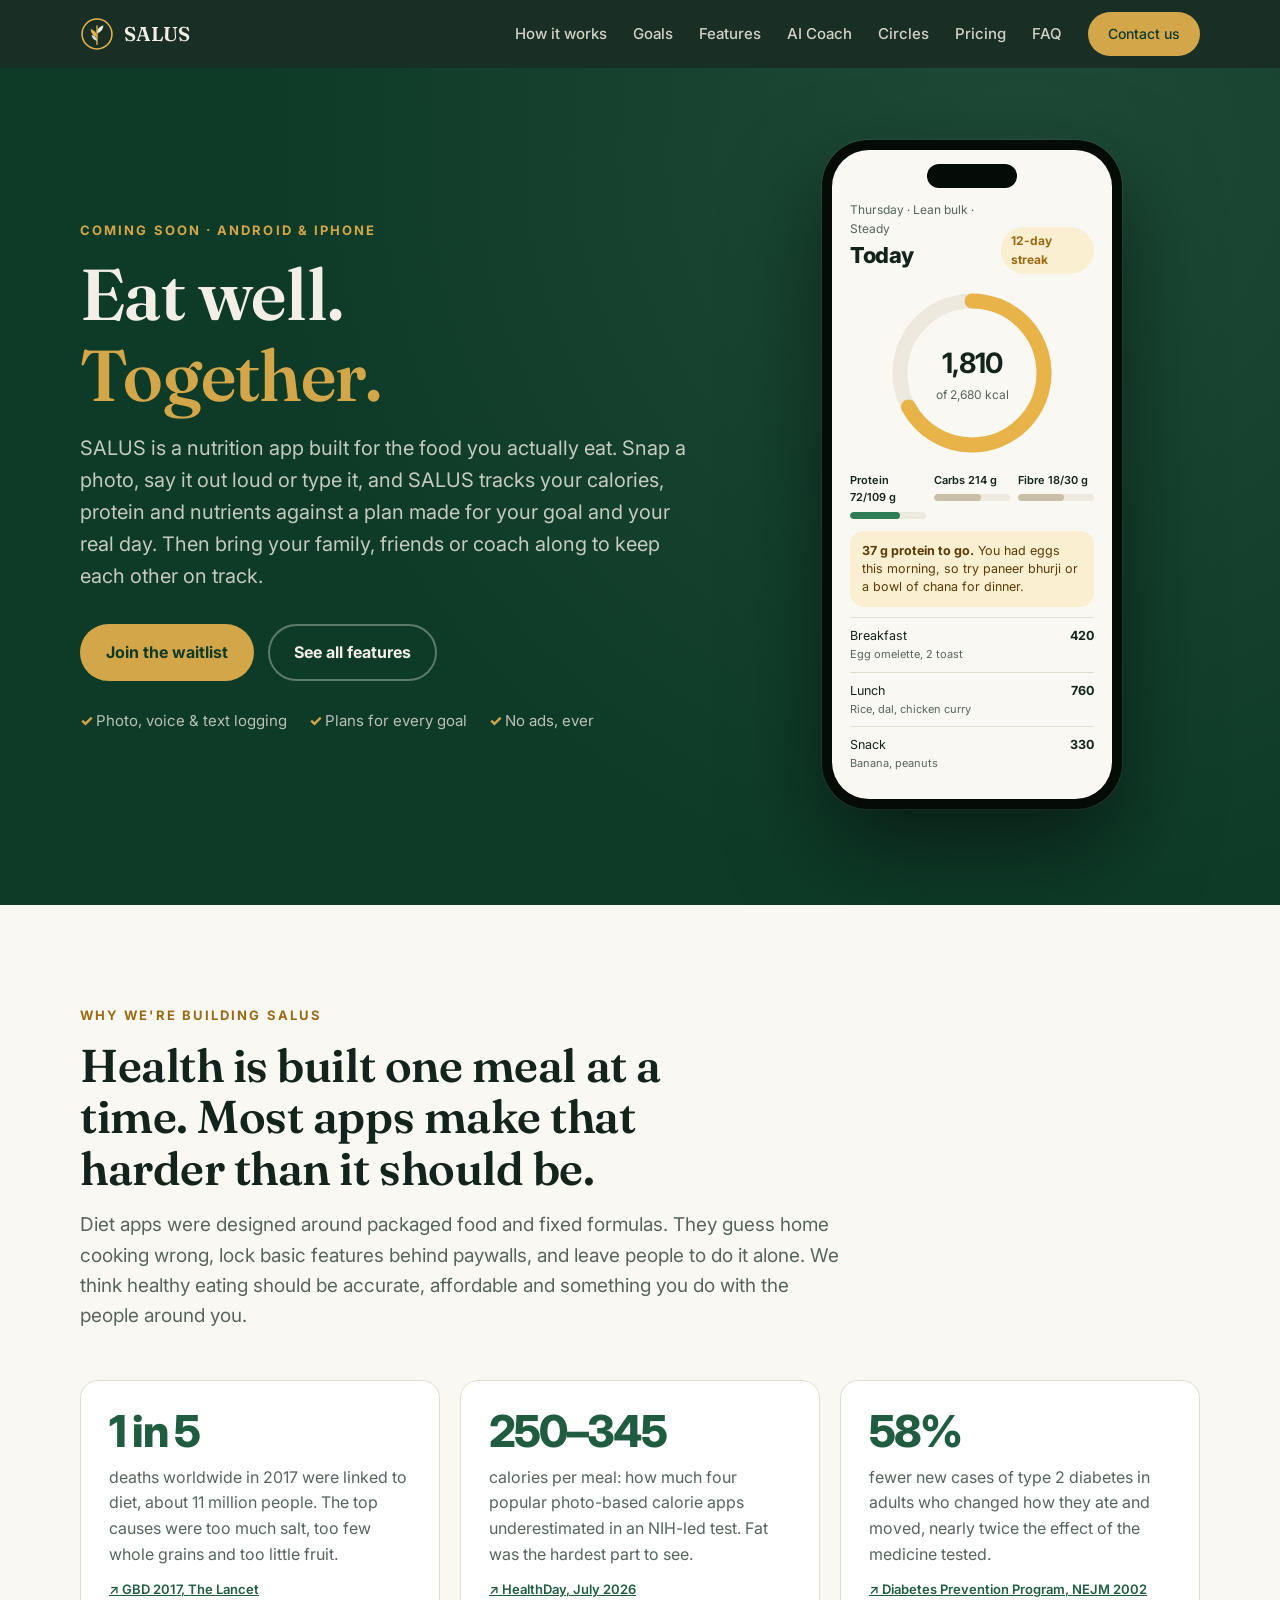
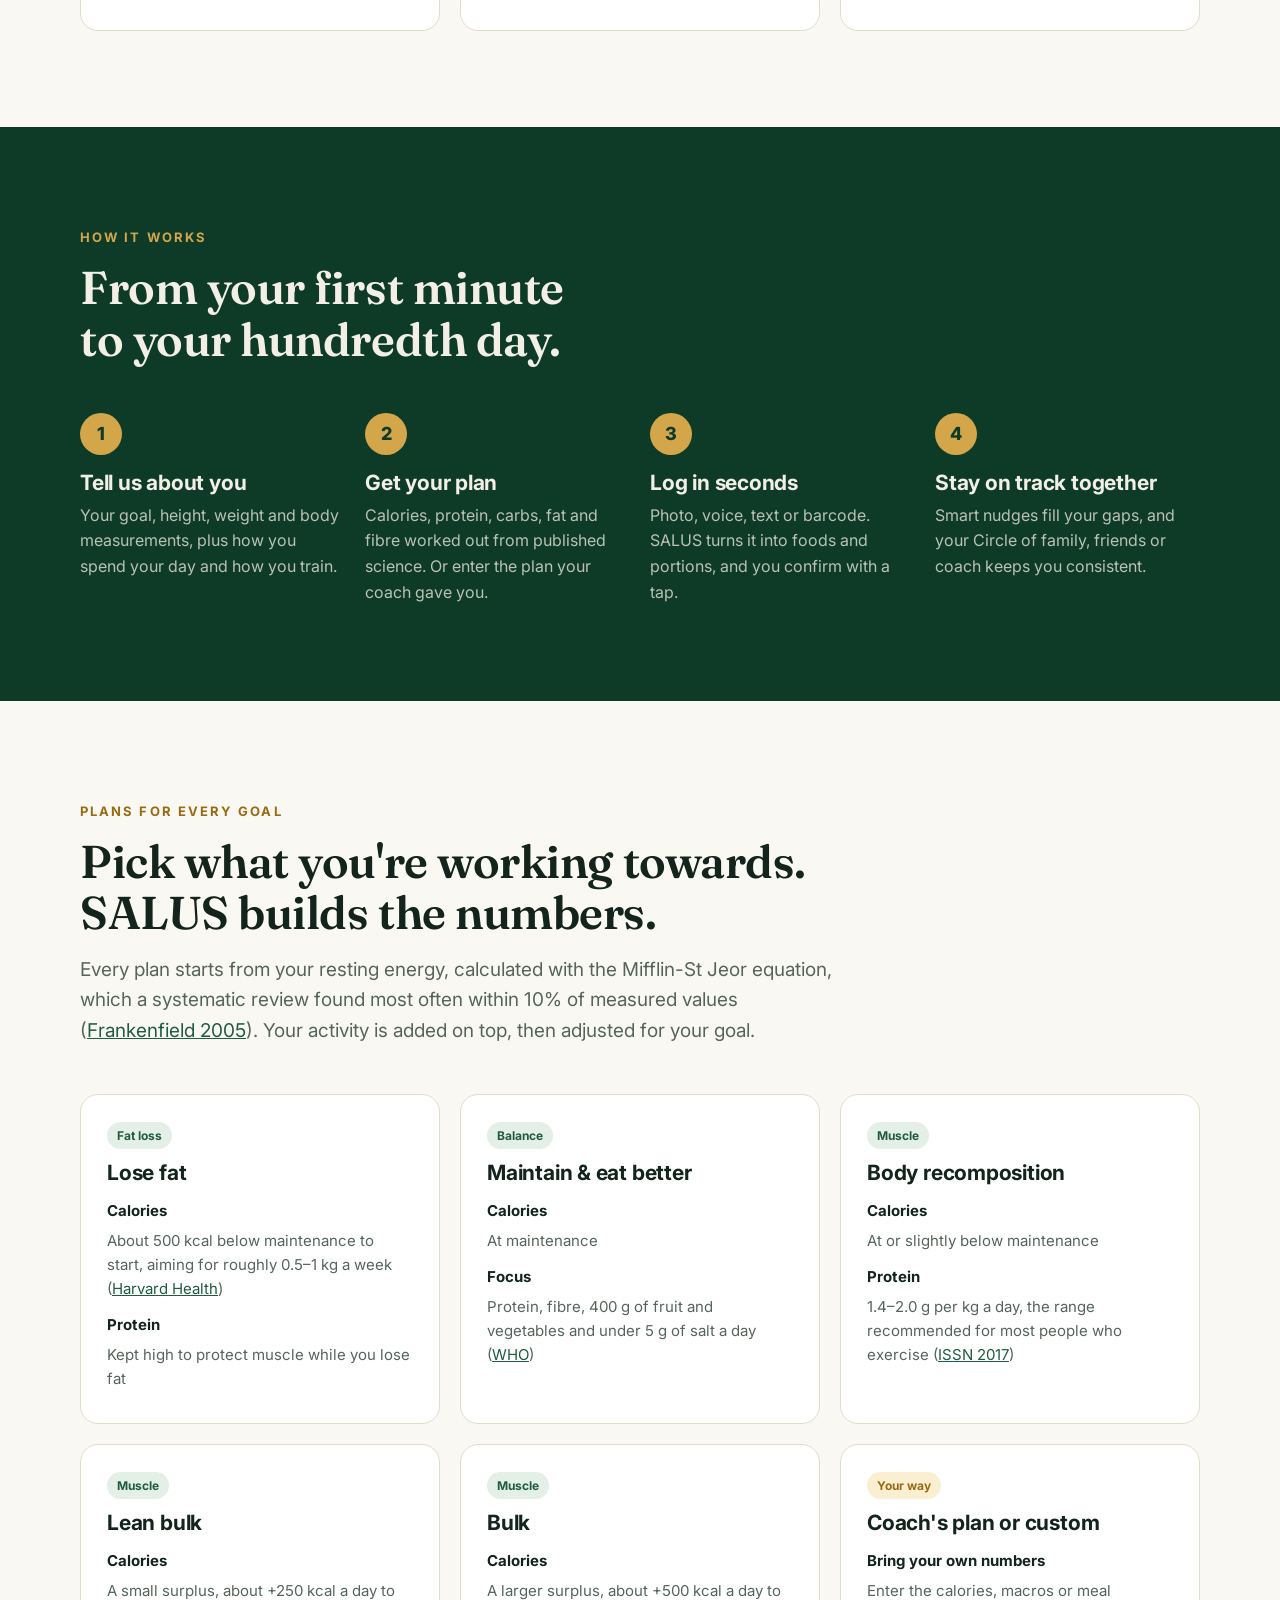
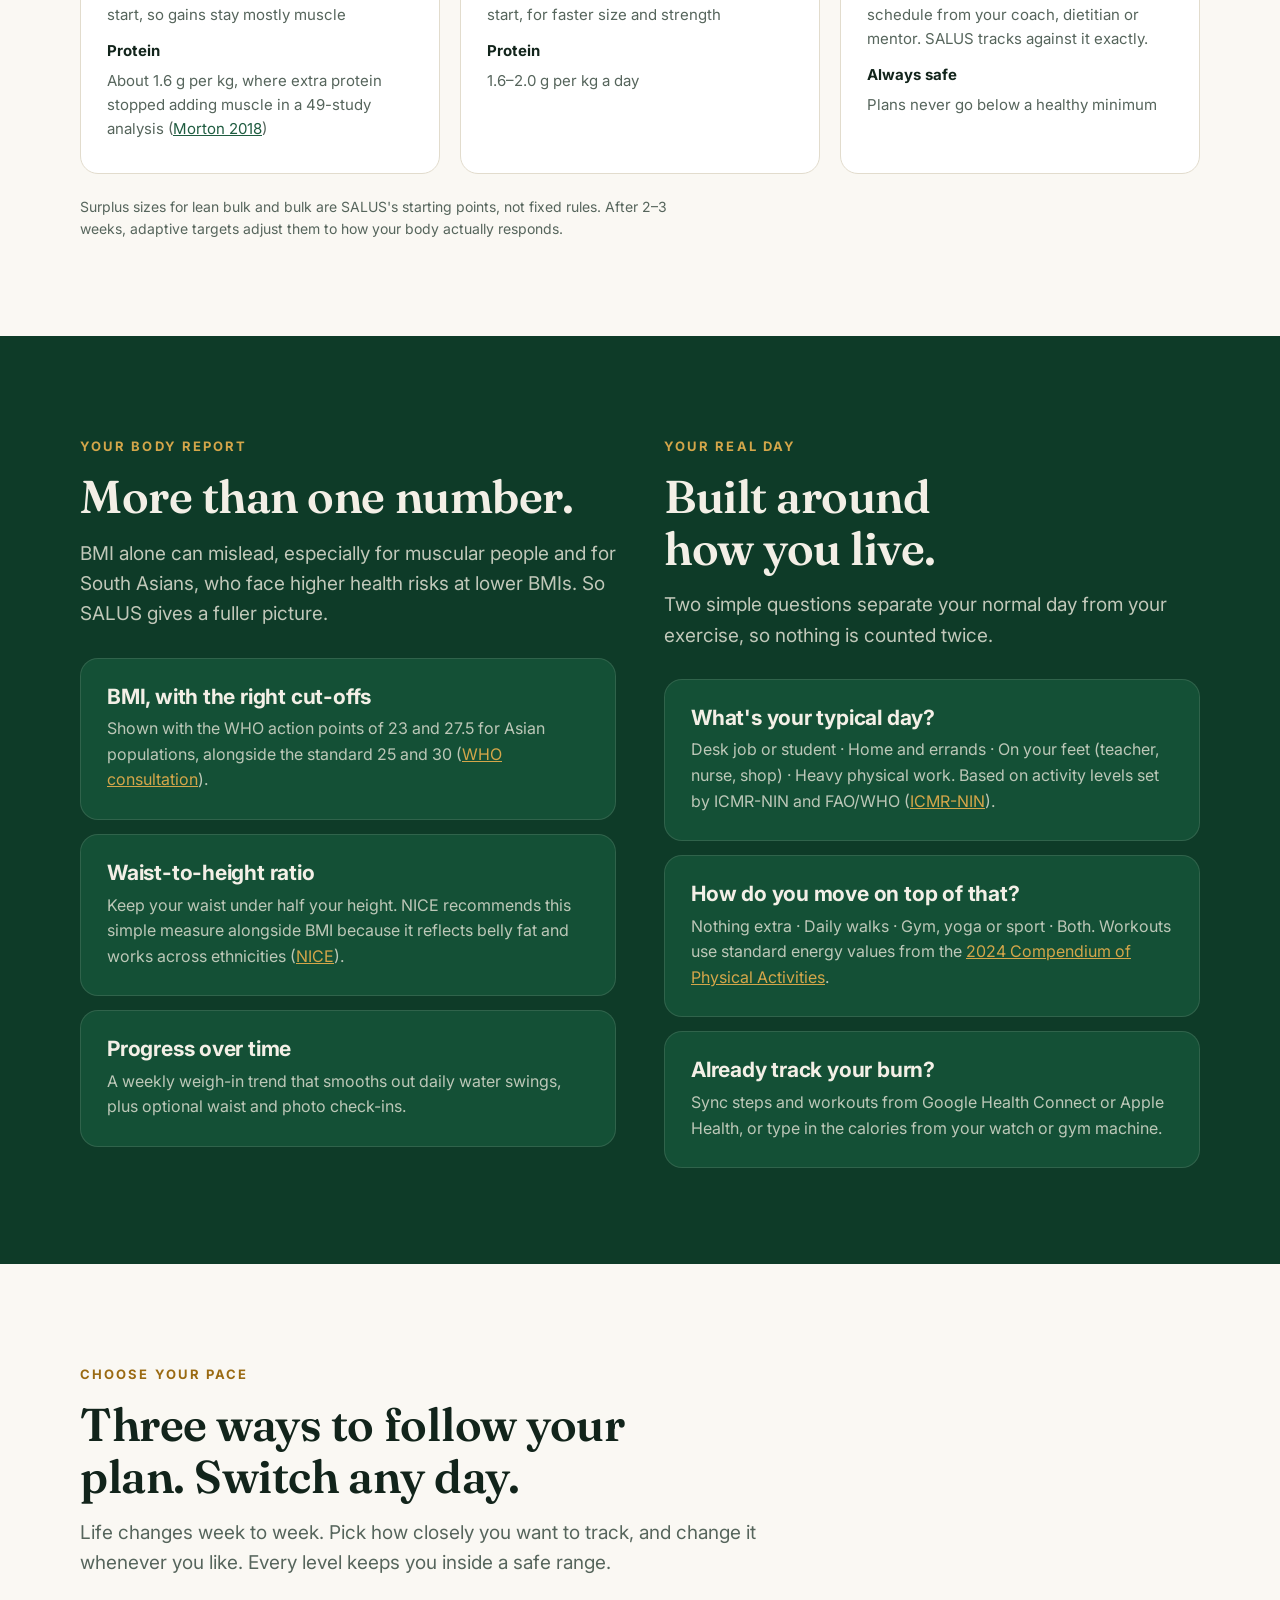
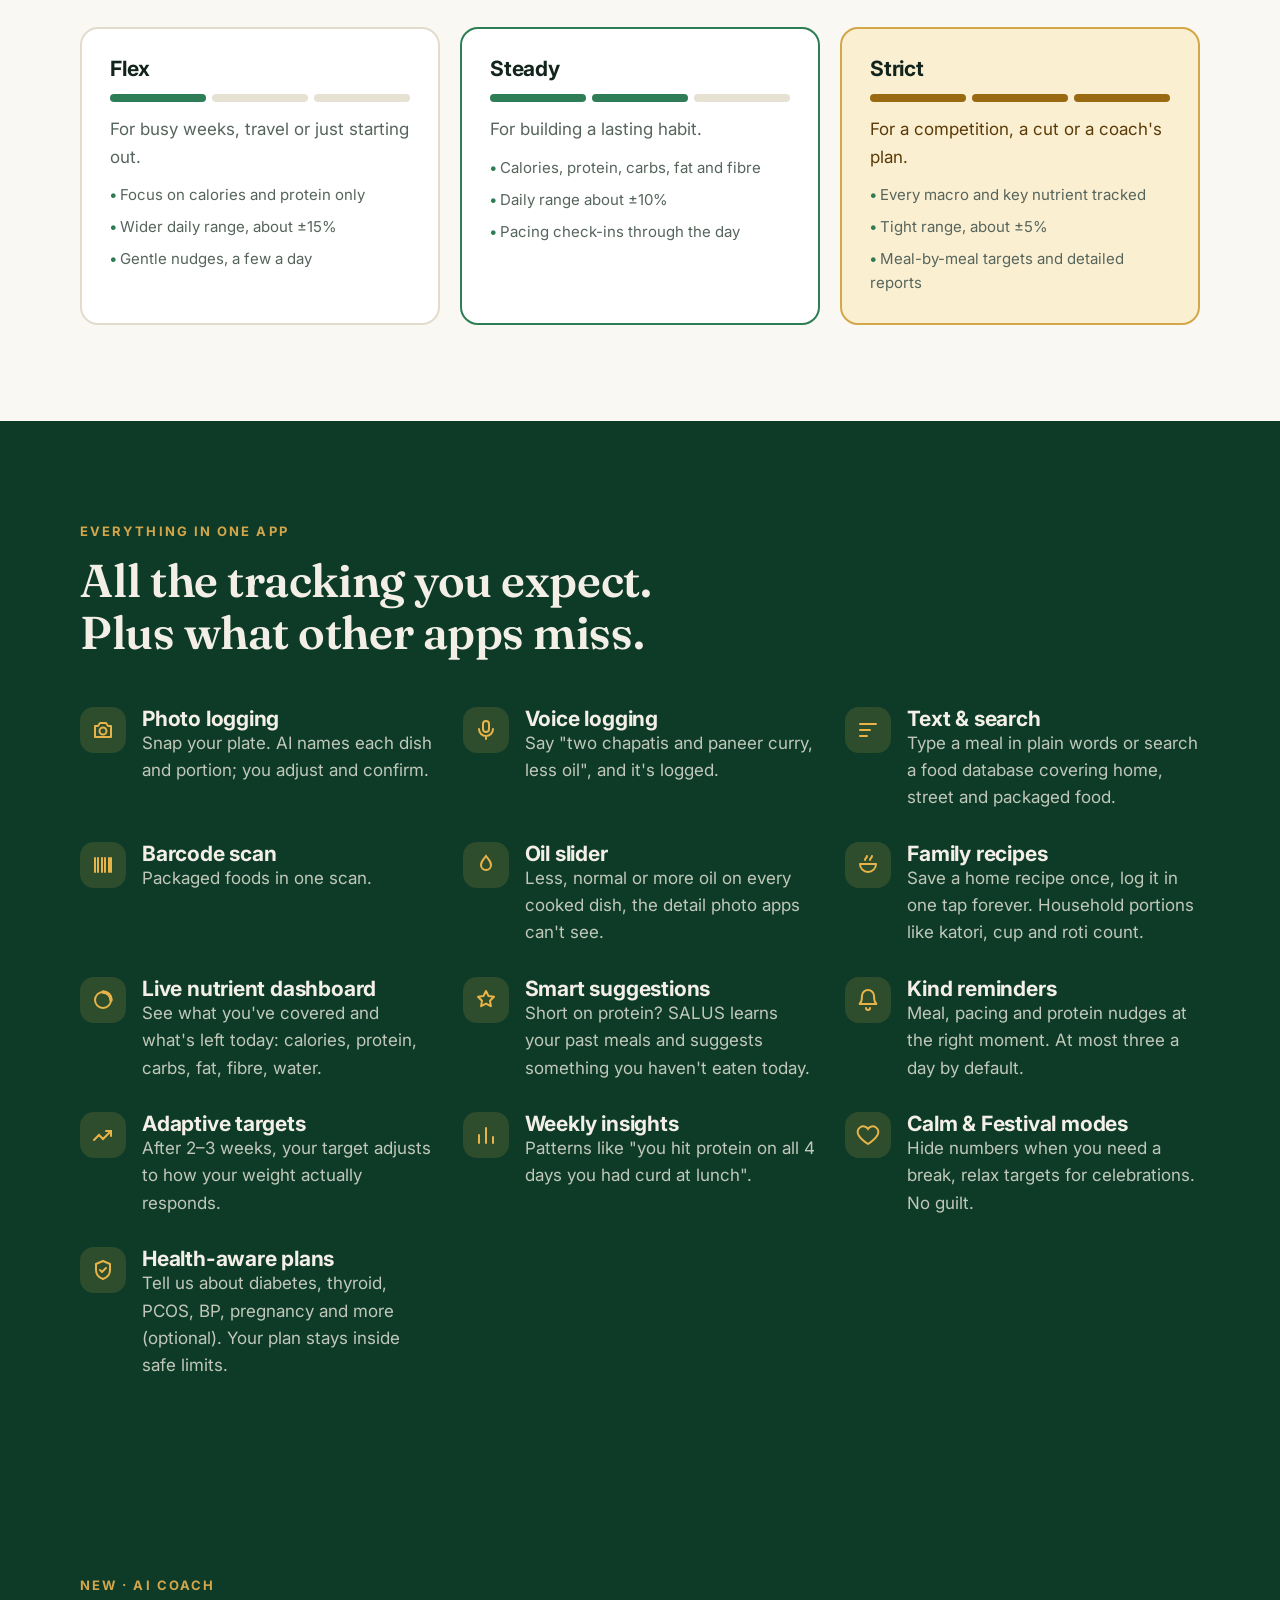
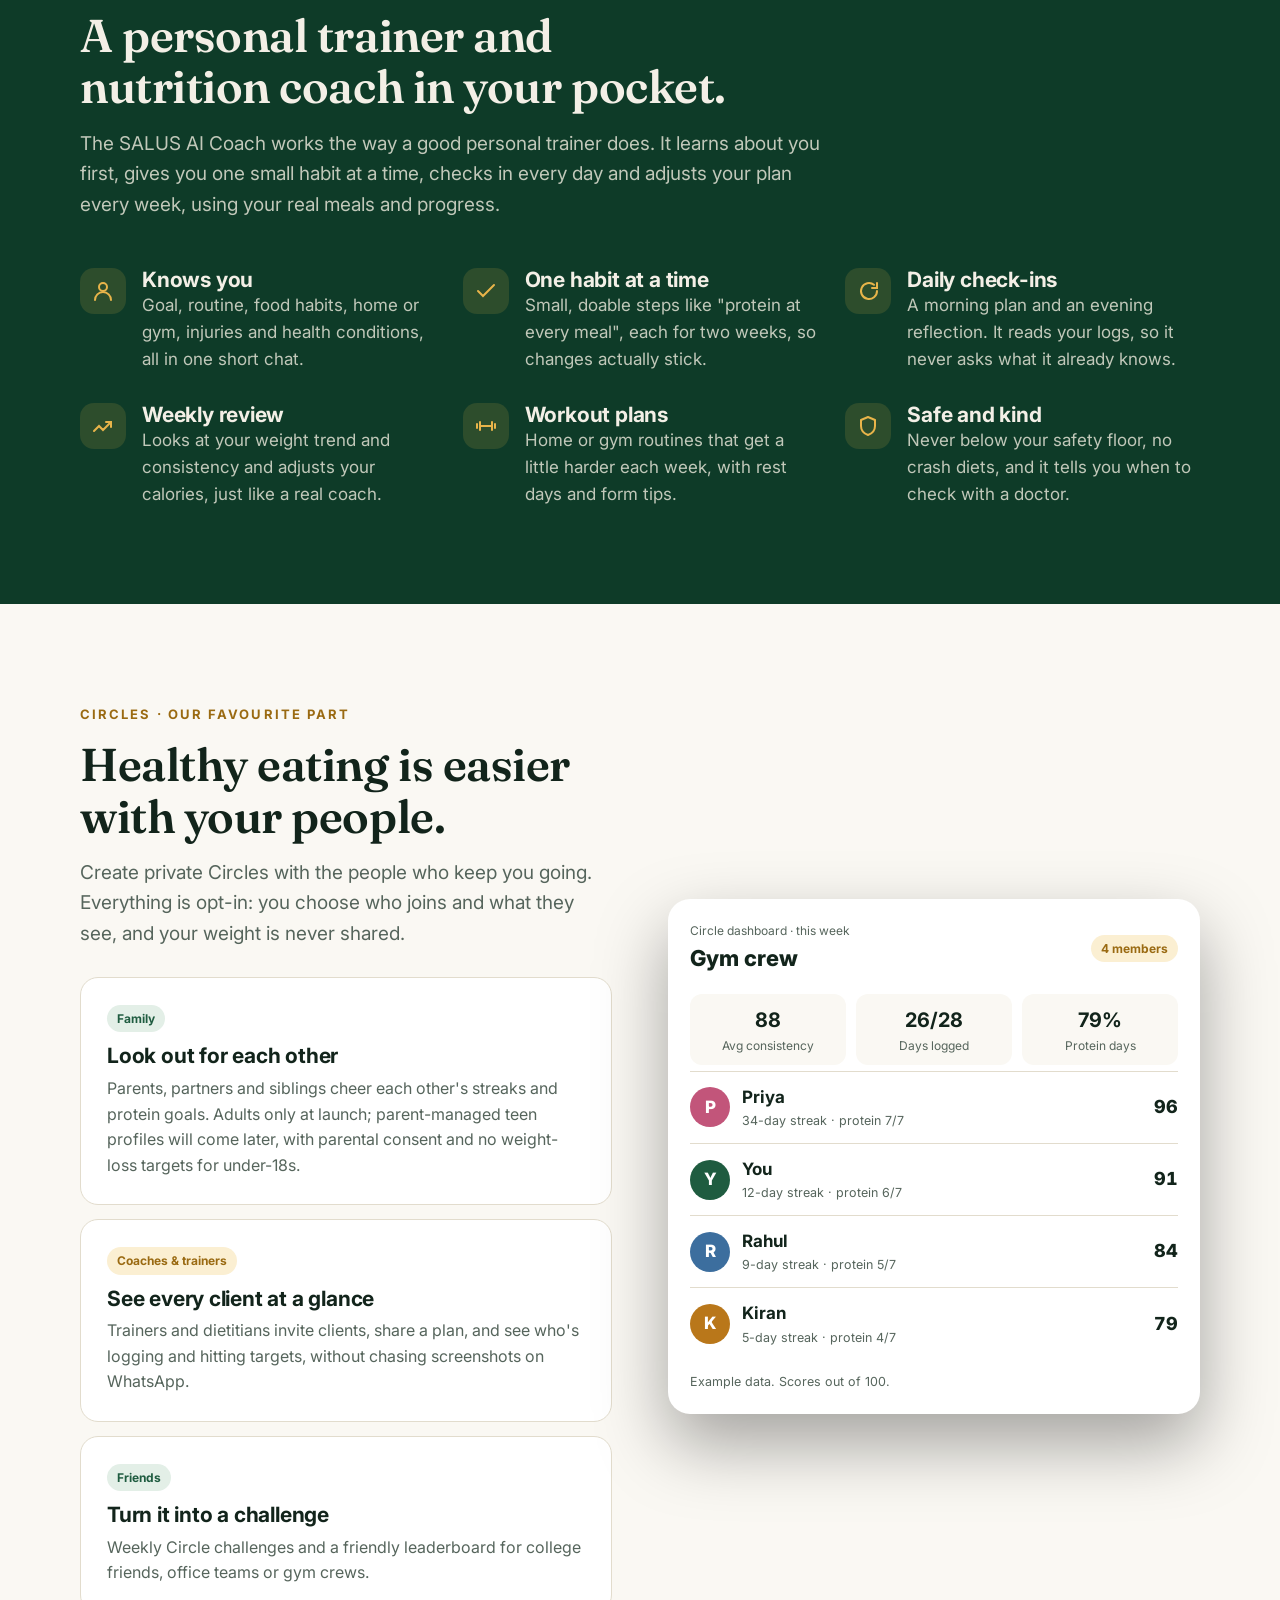
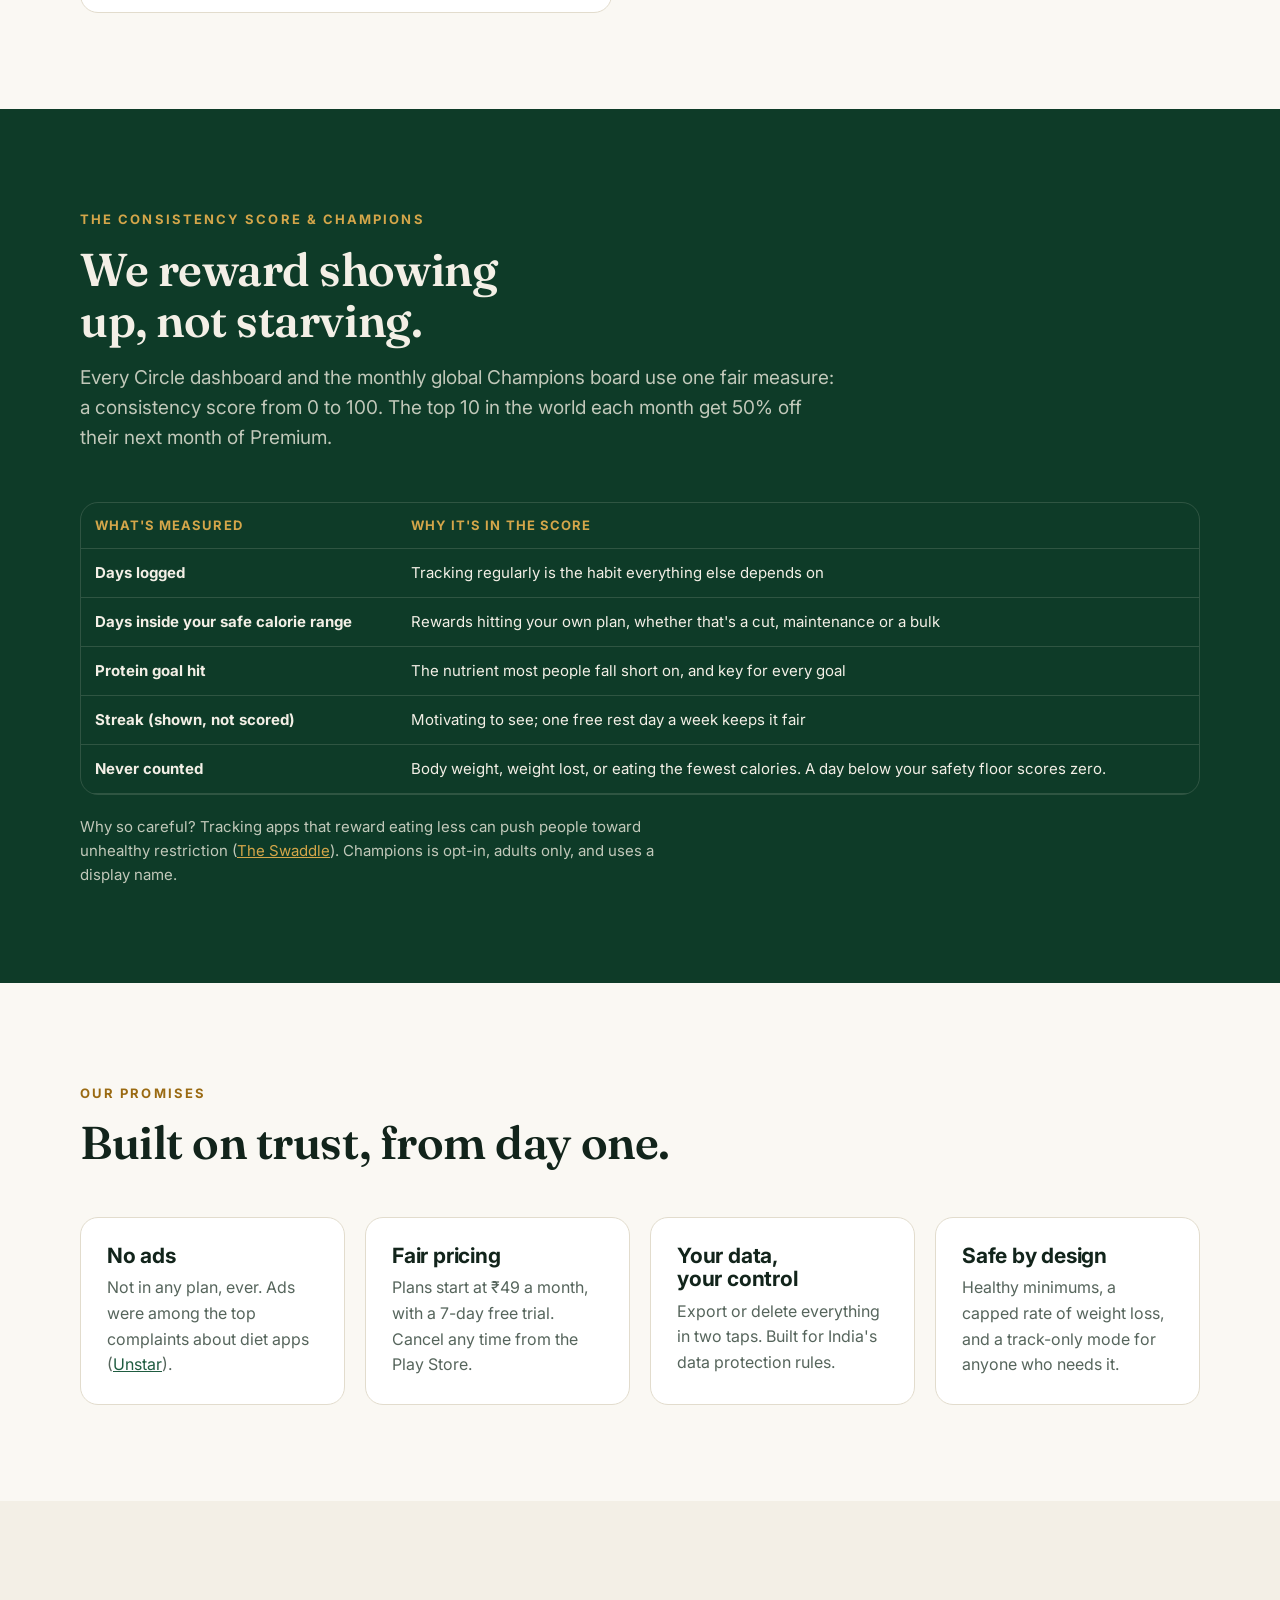
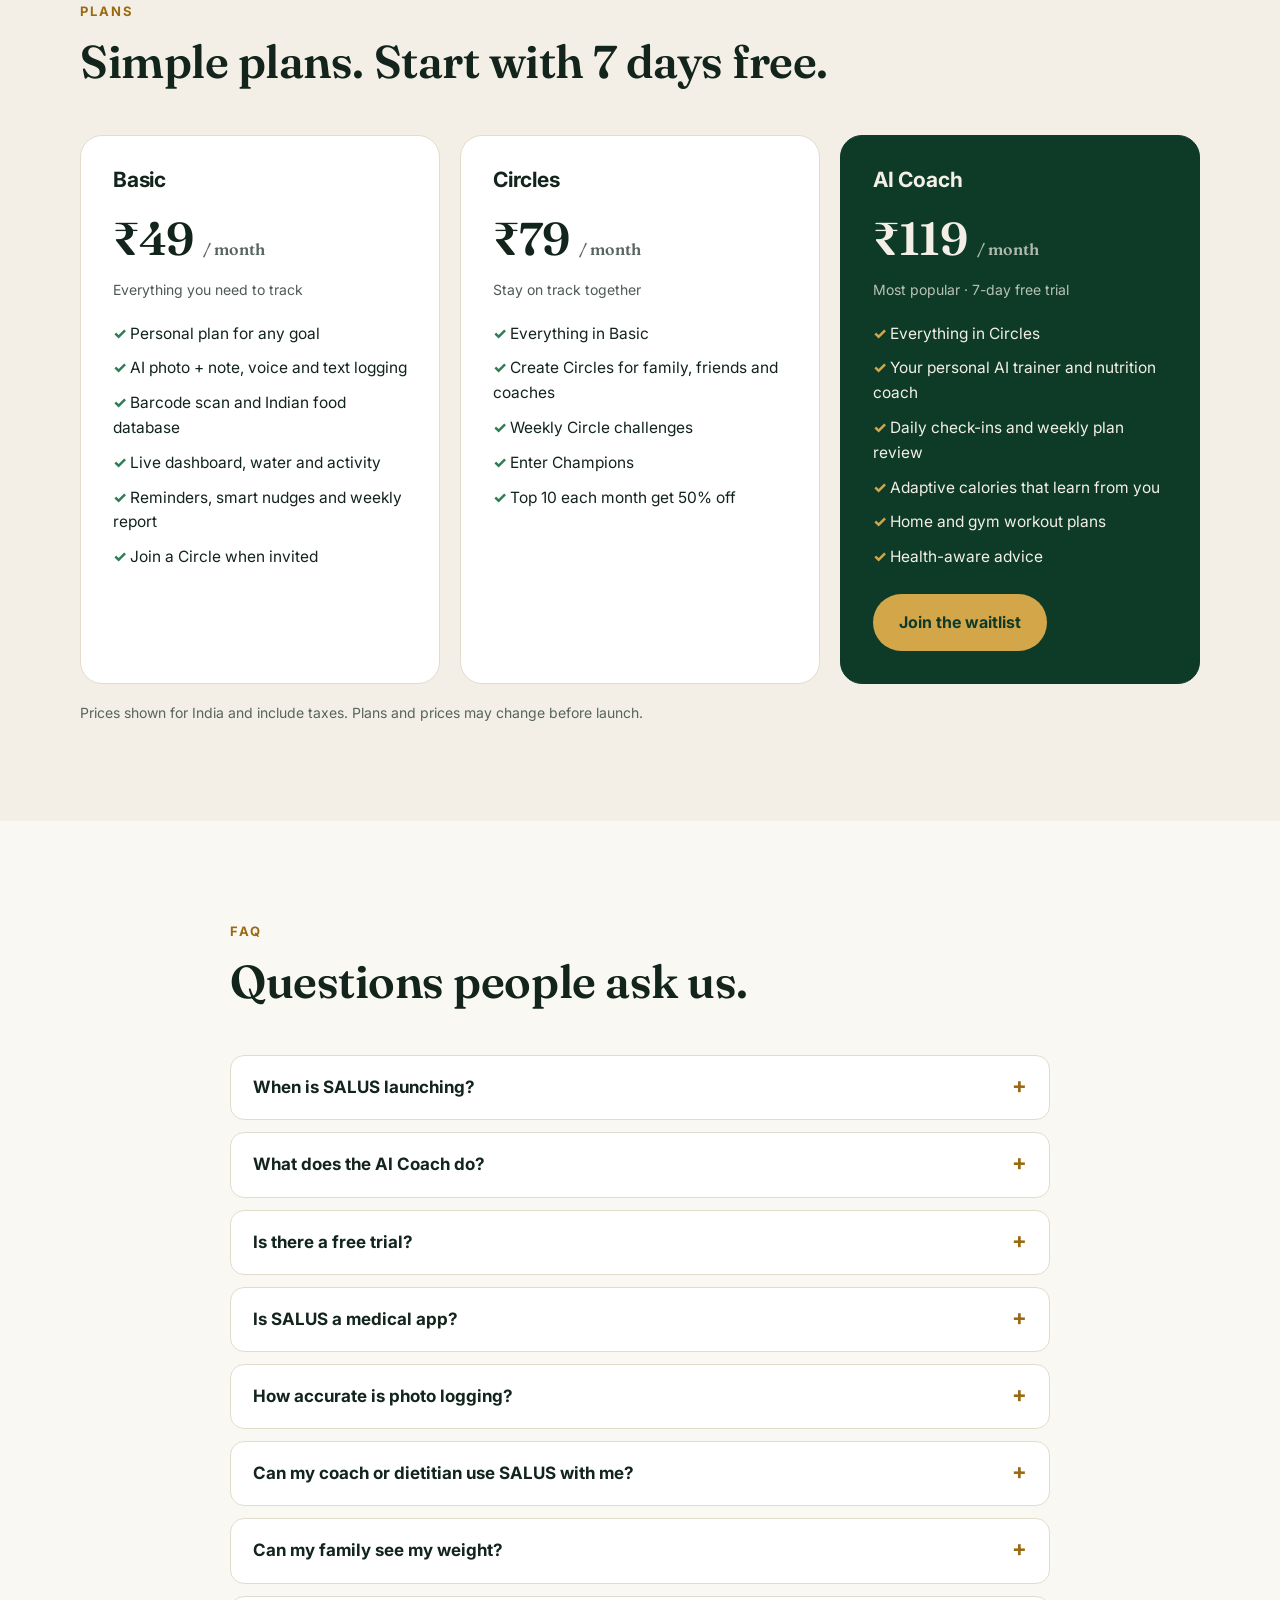
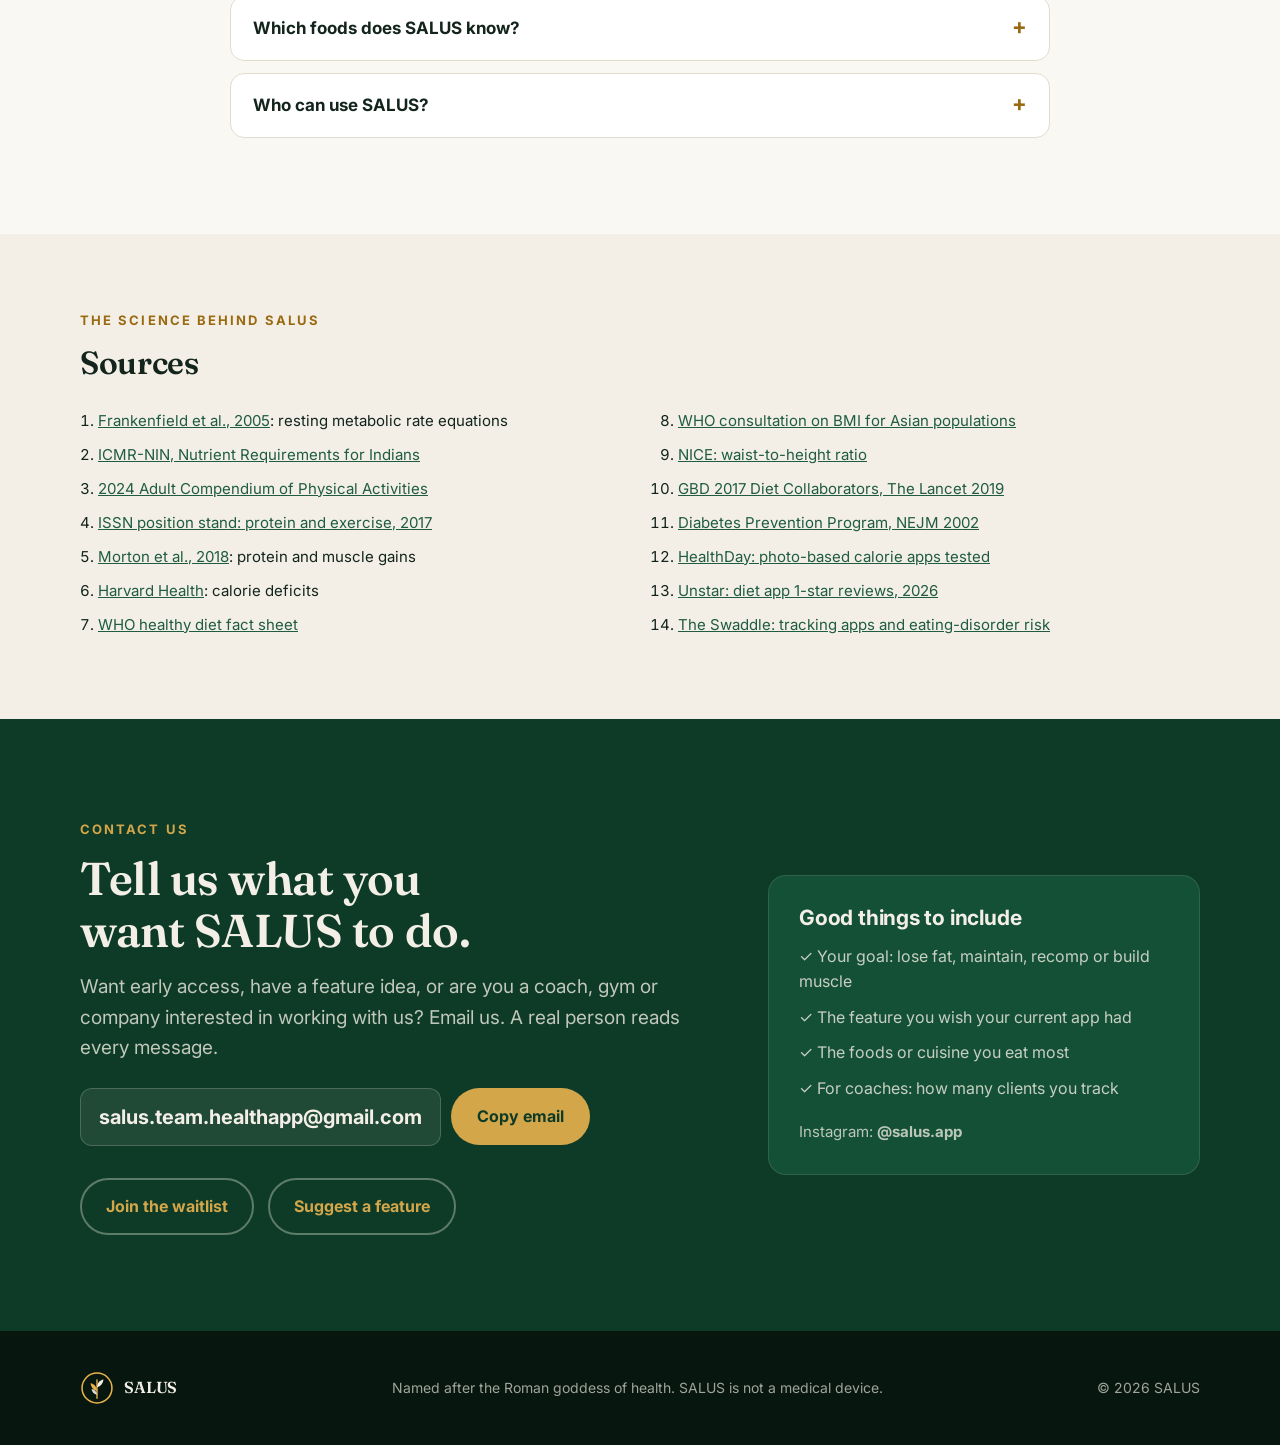
==== commit 204a3eb4: "New plans and AI Coach section" ====
--- a/salus-website/index.html
+++ b/salus-website/index.html
@@ -8,11 +8,11 @@
 <meta property="og:title" content="SALUS · Eat well. Together.">
 <meta property="og:description" content="Nutrition tracking for real food and real people. Coming soon to Android and iPhone.">
 <meta property="og:image" content="assets/og-image.png">
-<meta name="theme-color" content="#0B2219">
+<meta name="theme-color" content="#0E3B28">
 <link rel="icon" href="assets/favicon.svg" type="image/svg+xml">
 <link rel="preconnect" href="https://fonts.googleapis.com">
 <link rel="preconnect" href="https://fonts.gstatic.com" crossorigin>
-<link href="https://fonts.googleapis.com/css2?family=Inter:wght@400;500;600;700;800&display=swap" rel="stylesheet">
+<link href="https://fonts.googleapis.com/css2?family=Fraunces:opsz,wght@9..144,500;9..144,600&family=Inter:wght@400;500;600;700;800&display=swap" rel="stylesheet">
 <link rel="stylesheet" href="styles.css">
 </head>
 <body>
@@ -25,6 +25,7 @@
       <li><a href="#how">How it works</a></li>
       <li><a href="#goals">Goals</a></li>
       <li><a href="#features">Features</a></li>
+      <li><a href="#coach">AI Coach</a></li>
       <li><a href="#circles">Circles</a></li>
       <li><a href="#pricing">Pricing</a></li>
       <li><a href="#faq">FAQ</a></li>
@@ -183,7 +184,7 @@
       <div class="feat"><span class="ico"><svg viewBox="0 0 24 24" fill="none" stroke="#E8B44A" stroke-width="2" stroke-linecap="round" stroke-linejoin="round"><path d="M4 8h3l2-3h6l2 3h3v11H4z"/><circle cx="12" cy="13" r="3.5"/></svg></span><div><h3>Photo logging</h3><p>Snap your plate. AI names each dish and portion; you adjust and confirm.</p></div></div>
       <div class="feat"><span class="ico"><svg viewBox="0 0 24 24" fill="none" stroke="#E8B44A" stroke-width="2" stroke-linecap="round"><rect x="9" y="3" width="6" height="11" rx="3"/><path d="M5 11a7 7 0 0 0 14 0M12 18v3"/></svg></span><div><h3>Voice logging</h3><p>Say "two chapatis and paneer curry, less oil", and it's logged.</p></div></div>
       <div class="feat"><span class="ico"><svg viewBox="0 0 24 24" fill="none" stroke="#E8B44A" stroke-width="2" stroke-linecap="round"><path d="M4 6h16M4 12h10M4 18h7"/></svg></span><div><h3>Text &amp; search</h3><p>Type a meal in plain words or search a food database covering home, street and packaged food.</p></div></div>
-      <div class="feat"><span class="ico"><svg viewBox="0 0 24 24" fill="none" stroke="#E8B44A" stroke-width="2" stroke-linecap="round"><path d="M4 5v14M7 5v14M11 5v14M14 5v14M18 5v14M20 5v14"/></svg></span><div><h3>Barcode scan</h3><p>Packaged foods in one scan. Always free.</p></div></div>
+      <div class="feat"><span class="ico"><svg viewBox="0 0 24 24" fill="none" stroke="#E8B44A" stroke-width="2" stroke-linecap="round"><path d="M4 5v14M7 5v14M11 5v14M14 5v14M18 5v14M20 5v14"/></svg></span><div><h3>Barcode scan</h3><p>Packaged foods in one scan.</p></div></div>
       <div class="feat"><span class="ico"><svg viewBox="0 0 24 24" fill="none" stroke="#E8B44A" stroke-width="2" stroke-linecap="round"><path d="M12 3c2 3 5 5 5 9a5 5 0 0 1-10 0c0-4 3-6 5-9z"/></svg></span><div><h3>Oil slider</h3><p>Less, normal or more oil on every cooked dish, the detail photo apps can't see.</p></div></div>
       <div class="feat"><span class="ico"><svg viewBox="0 0 24 24" fill="none" stroke="#E8B44A" stroke-width="2" stroke-linecap="round" stroke-linejoin="round"><path d="M4 11h16a8 8 0 0 1-16 0z"/><path d="M9 7c0-2 2-2 2-4M14 7c0-2 2-2 2-4"/></svg></span><div><h3>Family recipes</h3><p>Save a home recipe once, log it in one tap forever. Household portions like katori, cup and roti count.</p></div></div>
       <div class="feat"><span class="ico"><svg viewBox="0 0 24 24" fill="none" stroke="#E8B44A" stroke-width="2"><circle cx="12" cy="12" r="8"/><path d="M12 4a8 8 0 0 1 8 8" stroke-width="3.5" stroke-linecap="round"/></svg></span><div><h3>Live nutrient dashboard</h3><p>See what you've covered and what's left today: calories, protein, carbs, fat, fibre, water.</p></div></div>
@@ -192,6 +193,26 @@
       <div class="feat"><span class="ico"><svg viewBox="0 0 24 24" fill="none" stroke="#E8B44A" stroke-width="2" stroke-linecap="round"><path d="M3 17l5-5 4 4 8-8M15 8h5v5"/></svg></span><div><h3>Adaptive targets</h3><p>After 2–3 weeks, your target adjusts to how your weight actually responds.</p></div></div>
       <div class="feat"><span class="ico"><svg viewBox="0 0 24 24" fill="none" stroke="#E8B44A" stroke-width="2" stroke-linecap="round"><path d="M5 20V12M12 20V5M19 20v-6"/></svg></span><div><h3>Weekly insights</h3><p>Patterns like "you hit protein on all 4 days you had curd at lunch".</p></div></div>
       <div class="feat"><span class="ico"><svg viewBox="0 0 24 24" fill="none" stroke="#E8B44A" stroke-width="2" stroke-linecap="round"><path d="M12 21s-7-4.5-9.5-9A5.5 5.5 0 0 1 12 6a5.5 5.5 0 0 1 9.5 6C19 16.5 12 21 12 21z"/></svg></span><div><h3>Calm &amp; Festival modes</h3><p>Hide numbers when you need a break, relax targets for celebrations. No guilt.</p></div></div>
+      <div class="feat"><span class="ico"><svg viewBox="0 0 24 24" fill="none" stroke="#E8B44A" stroke-width="2" stroke-linecap="round" stroke-linejoin="round"><path d="M12 3l7 3v6c0 4.5-3 7.5-7 9-4-1.5-7-4.5-7-9V6z"/><path d="M9 12l2 2 4-4"/></svg></span><div><h3>Health-aware plans</h3><p>Tell us about diabetes, thyroid, PCOS, BP, pregnancy and more (optional). Your plan stays inside safe limits.</p></div></div>
+    </div>
+  </div>
+</section>
+
+<!-- AI COACH -->
+<section id="coach" class="dark">
+  <div class="wrap">
+    <div class="section-head">
+      <span class="eyebrow">New · AI Coach</span>
+      <h2>A personal trainer and nutrition coach in your pocket.</h2>
+      <p class="lead">The SALUS AI Coach works the way a good personal trainer does. It learns about you first, gives you one small habit at a time, checks in every day and adjusts your plan every week, using your real meals and progress.</p>
+    </div>
+    <div class="grid g3" style="gap:30px 28px">
+      <div class="feat"><span class="ico"><svg viewBox="0 0 24 24" fill="none" stroke="#E8B44A" stroke-width="2" stroke-linecap="round"><circle cx="12" cy="8" r="4"/><path d="M4 21a8 8 0 0 1 16 0"/></svg></span><div><h3>Knows you</h3><p>Goal, routine, food habits, home or gym, injuries and health conditions, all in one short chat.</p></div></div>
+      <div class="feat"><span class="ico"><svg viewBox="0 0 24 24" fill="none" stroke="#E8B44A" stroke-width="2" stroke-linecap="round"><path d="M4 12l5 5L20 6"/></svg></span><div><h3>One habit at a time</h3><p>Small, doable steps like "protein at every meal", each for two weeks, so changes actually stick.</p></div></div>
+      <div class="feat"><span class="ico"><svg viewBox="0 0 24 24" fill="none" stroke="#E8B44A" stroke-width="2" stroke-linecap="round"><path d="M21 12a8 8 0 1 1-3-6.2M21 4v5h-5"/></svg></span><div><h3>Daily check-ins</h3><p>A morning plan and an evening reflection. It reads your logs, so it never asks what it already knows.</p></div></div>
+      <div class="feat"><span class="ico"><svg viewBox="0 0 24 24" fill="none" stroke="#E8B44A" stroke-width="2" stroke-linecap="round"><path d="M3 17l5-5 4 4 8-8M15 8h5v5"/></svg></span><div><h3>Weekly review</h3><p>Looks at your weight trend and consistency and adjusts your calories, just like a real coach.</p></div></div>
+      <div class="feat"><span class="ico"><svg viewBox="0 0 24 24" fill="none" stroke="#E8B44A" stroke-width="2" stroke-linecap="round"><path d="M6 8v8M18 8v8M3 10v4M21 10v4M6 12h12"/></svg></span><div><h3>Workout plans</h3><p>Home or gym routines that get a little harder each week, with rest days and form tips.</p></div></div>
+      <div class="feat"><span class="ico"><svg viewBox="0 0 24 24" fill="none" stroke="#E8B44A" stroke-width="2" stroke-linecap="round" stroke-linejoin="round"><path d="M12 3l7 3v6c0 4.5-3 7.5-7 9-4-1.5-7-4.5-7-9V6z"/></svg></span><div><h3>Safe and kind</h3><p>Never below your safety floor, no crash diets, and it tells you when to check with a doctor.</p></div></div>
     </div>
   </div>
 </section>
@@ -259,8 +280,8 @@
       <h2>Built on trust, from day one.</h2>
     </div>
     <div class="grid g4">
-      <div class="card"><h3>No ads</h3><p>Not in the free plan, not in Premium. Ads were among the top complaints about diet apps (<a href="https://unstar.app/blog/calorie-tracking-apps-ranked-1-star-reviews-2026" target="_blank" rel="noopener">Unstar</a>).</p></div>
-      <div class="card"><h3>Tracking stays free</h3><p>Core logging and barcode scanning will never move behind a paywall.</p></div>
+      <div class="card"><h3>No ads</h3><p>Not in any plan, ever. Ads were among the top complaints about diet apps (<a href="https://unstar.app/blog/calorie-tracking-apps-ranked-1-star-reviews-2026" target="_blank" rel="noopener">Unstar</a>).</p></div>
+      <div class="card"><h3>Fair pricing</h3><p>Plans start at ₹49 a month, with a 7-day free trial. Cancel any time from the Play Store.</p></div>
       <div class="card"><h3>Your data, your control</h3><p>Export or delete everything in two taps. Built for India's data protection rules.</p></div>
       <div class="card"><h3>Safe by design</h3><p>Healthy minimums, a capped rate of weight loss, and a track-only mode for anyone who needs it.</p></div>
     </div>
@@ -272,14 +293,14 @@
   <div class="wrap">
     <div class="section-head">
       <span class="eyebrow">Plans</span>
-      <h2>Free to track. Premium to go further.</h2>
+      <h2>Simple plans. Start with 7 days free.</h2>
     </div>
     <div class="grid g3">
-      <div class="price"><h3>Free</h3><div class="amt">₹0</div><p class="note">Forever, no ads</p><ul><li>Personal plan for any goal</li><li>Search, barcode, text logging</li><li>Oil slider and family recipes</li><li>Live dashboard and reminders</li><li>Circles and Champions</li><li>5 photo or voice logs a month</li></ul></div>
-      <div class="price hot"><h3>Premium</h3><div class="amt">₹99 <small>/ month</small></div><p class="note">or ₹799 a year · 7-day free trial</p><ul><li>Everything in Free</li><li>Unlimited photo and voice logging</li><li>Adaptive targets</li><li>Smart suggestions and weekly insights</li><li>Strict level with meal-by-meal targets</li><li>Coach dashboard for trainers</li></ul></div>
-      <div class="price"><h3>Founding members</h3><div class="amt">₹499 <small>/ year</small></div><p class="note">For the first 1,000 people</p><ul><li>Everything in Premium</li><li>Price locked while you stay subscribed</li><li>A say in which features we build next</li></ul><a class="btn btn-dark" href="#contact" style="margin-top:auto;align-self:flex-start;margin-top:24px">Reserve a spot</a></div>
-    </div>
-    <p style="margin-top:18px;font-size:14px;color:var(--muted)">Prices shown for India. Plans and prices may change before launch.</p>
+      <div class="price"><h3>Basic</h3><div class="amt">₹49 <small>/ month</small></div><p class="note">Everything you need to track</p><ul><li>Personal plan for any goal</li><li>AI photo + note, voice and text logging</li><li>Barcode scan and Indian food database</li><li>Live dashboard, water and activity</li><li>Reminders, smart nudges and weekly report</li><li>Join a Circle when invited</li></ul></div>
+      <div class="price"><h3>Circles</h3><div class="amt">₹79 <small>/ month</small></div><p class="note">Stay on track together</p><ul><li>Everything in Basic</li><li>Create Circles for family, friends and coaches</li><li>Weekly Circle challenges</li><li>Enter Champions</li><li>Top 10 each month get 50% off</li></ul></div>
+      <div class="price hot"><h3>AI Coach</h3><div class="amt">₹119 <small>/ month</small></div><p class="note">Most popular · 7-day free trial</p><ul><li>Everything in Circles</li><li>Your personal AI trainer and nutrition coach</li><li>Daily check-ins and weekly plan review</li><li>Adaptive calories that learn from you</li><li>Home and gym workout plans</li><li>Health-aware advice</li></ul><a class="btn btn-gold" href="#contact" style="margin-top:auto;align-self:flex-start;margin-top:24px">Join the waitlist</a></div>
+    </div>
+    <p style="margin-top:18px;font-size:14px;color:var(--muted)">Prices shown for India and include taxes. Plans and prices may change before launch.</p>
   </div>
 </section>
 
@@ -288,7 +309,9 @@
   <div class="wrap" style="max-width:860px">
     <div class="section-head"><span class="eyebrow">FAQ</span><h2>Questions people ask us.</h2></div>
     <details><summary>When is SALUS launching?</summary><p>Soon, on Android first and then iPhone. Join the waitlist and you'll hear first.</p></details>
-    <details><summary>Is SALUS a medical app?</summary><p>No. SALUS is a nutrition and habit tracker, not a medical device, and it doesn't diagnose or treat any condition. If you have a health condition, are pregnant or breastfeeding, plan your goals with your doctor. SALUS offers a track-only mode for this.</p></details>
+    <details><summary>What does the AI Coach do?</summary><p>It works like a personal trainer and nutrition coach: it learns your goal and routine, gives you one habit at a time, checks in daily, reviews your week and adjusts your calories and workouts. It uses your real SALUS logs, and it never replaces your doctor.</p></details>
+    <details><summary>Is there a free trial?</summary><p>Yes. Every new account gets 7 days of the AI Coach plan free. After that, pick Basic (₹49), Circles (₹79) or AI Coach (₹119) a month, and cancel any time.</p></details>
+    <details><summary>Is SALUS a medical app?</summary><p>No. SALUS is a nutrition and habit tracker, not a medical device, and it doesn't diagnose or treat any condition. You can tell SALUS about conditions like diabetes, thyroid, PCOS, high BP, pregnancy or kidney disease (optional), and your plan stays inside safe limits. Always plan your goals with your doctor.</p></details>
     <details><summary>How accurate is photo logging?</summary><p>AI photo estimates can miss hidden oil and portions, which is why SALUS always lets you adjust portions and oil before saving, and uses its own food database for the final numbers.</p></details>
     <details><summary>Can my coach or dietitian use SALUS with me?</summary><p>Yes. Enter your coach's plan as a custom plan, or invite them to a Circle where they can see your logging and consistency.</p></details>
     <details><summary>Can my family see my weight?</summary><p>Never. Circles show streaks, consistency and goal hits only, and you can hide your activity or leave a Circle at any time.</p></details>
@@ -345,7 +368,7 @@
         <li>✓ The foods or cuisine you eat most</li>
         <li>✓ For coaches: how many clients you track</li>
       </ul>
-      <p style="margin-top:18px;font-size:15px">Instagram: <b>salus_healthapp</b></p>
+      <p style="margin-top:18px;font-size:15px">Instagram: <b>@salus.app</b></p>
     </div>
   </div>
 </section>
--- a/salus-website/styles.css
+++ b/salus-website/styles.css
@@ -1,8 +1,8 @@
 /* SALUS website — brand: curry-leaf green, saffron gold, warm cream */
 :root{
-  --deep:#0B2219; --deep-2:#123326; --leaf:#1F5C40; --leaf-2:#2E7D56; --leaf-soft:#E3EFE7;
-  --gold:#E8B44A; --gold-dark:#9A6A12; --gold-soft:#FBEFD2;
-  --cream:#F4EFE3; --paper:#FBF9F4; --ink:#12241B; --muted:#56655C; --line:#E2DCCD;
+  --deep:#0E3B28; --deep-2:#145036; --leaf:#1F5C40; --leaf-2:#2E7D56; --leaf-soft:#E3EFE7;
+  --gold:#D4A64A; --gold-dark:#9A6A12; --gold-soft:#FBEFD2;
+  --cream:#F3EFE6; --paper:#FAF8F3; --ink:#12241B; --muted:#56655C; --line:#E2DCCD;
   --radius:18px; --max:1160px;
   --font:"Inter",system-ui,-apple-system,"Segoe UI",Roboto,sans-serif;
 }
@@ -178,3 +178,6 @@
 }
 @media (prefers-reduced-motion:reduce){html{scroll-behavior:auto}}
 .nav ul a.btn-gold{color:var(--deep)}
+
+/* Forest Luxe: serif headings to match the app */
+h1,h2,.price .amt,.brand{font-family:"Fraunces",Georgia,serif;font-weight:600;letter-spacing:-.01em}
